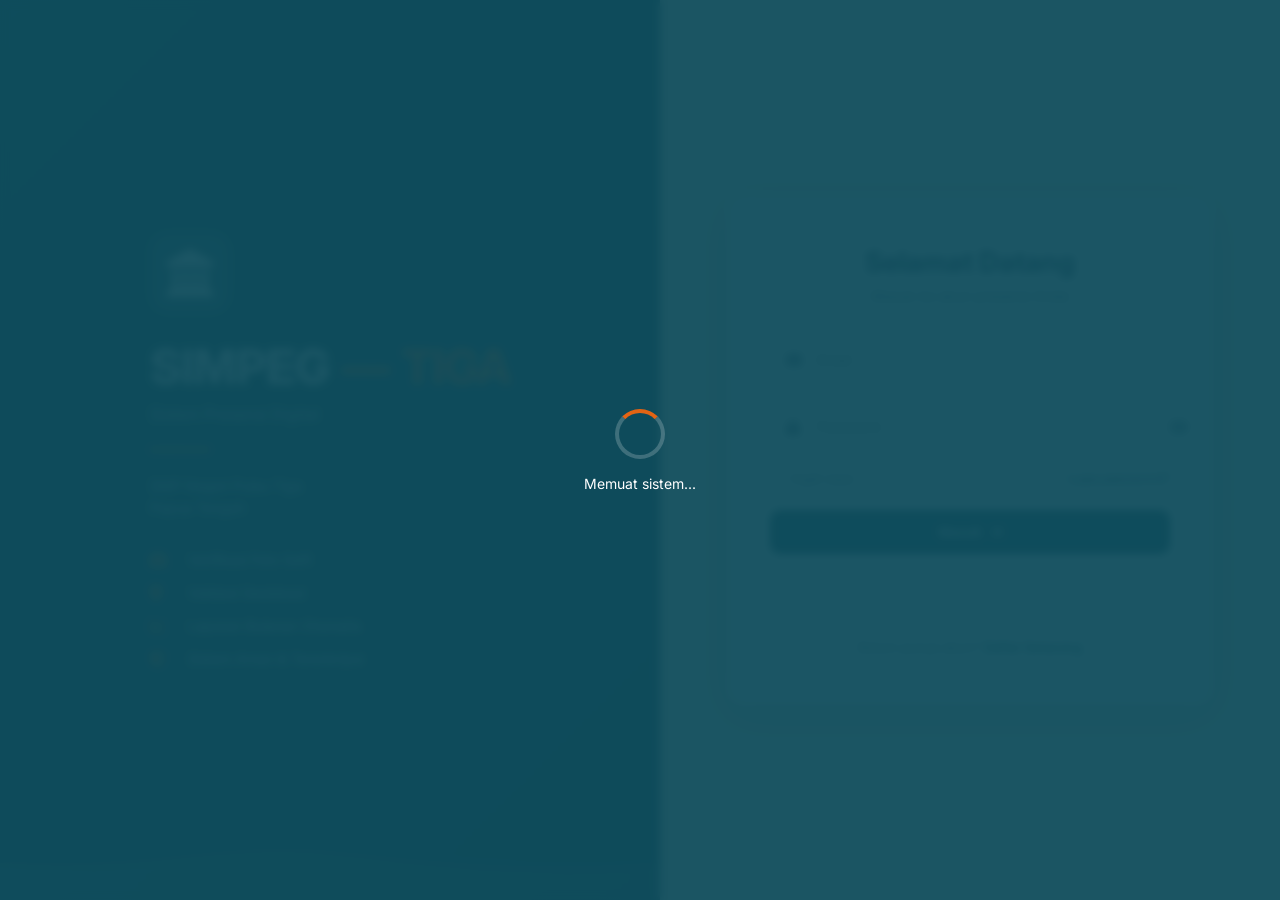
==== index.html @ feb0ece4 "first commit" ====
<!DOCTYPE html>
<html lang="id">

<head>
  <meta charset="UTF-8">
  <meta name="viewport" content="width=device-width, initial-scale=1.0, user-scalable=yes">
  <title>SIMPEG-TIGA | Sistem Presensi Guru Digital</title>
  <link rel="stylesheet" href="style.css">
  <link
    href="https://fonts.googleapis.com/css2?family=Inter:opsz,wght@14..32,300;14..32,400;14..32,500;14..32,600;14..32,700;14..32,800&display=swap"
    rel="stylesheet">
  <link rel="stylesheet" href="https://cdnjs.cloudflare.com/ajax/libs/font-awesome/6.5.0/css/all.min.css">
</head>

<body>

  <!-- ============================================ -->
  <!-- LOADING OVERLAY -->
  <!-- ============================================ -->
  <div id="loadingOverlay" class="loading-overlay">
    <div class="loading-spinner"></div>
    <p>Memuat sistem...</p>
  </div>

  <!-- ============================================ -->
  <!-- TOAST NOTIFICATION -->
  <!-- ============================================ -->
  <div id="toastContainer" class="toast-container"></div>

  <!-- ============================================ -->
  <!-- HALAMAN LOGIN & REGISTER (SPLIT SCREEN) -->
  <!-- ============================================ -->
  <div id="pageAuth" class="auth-page">
    <div class="split-layout">

      <!-- LEFT SIDE - BRANDING -->
      <div class="split-left">
        <div class="brand-content">
          <div class="brand-icon">
            <i class="fas fa-landmark"></i>
          </div>
          <h1 class="brand-title">
            <span class="brand-s">SIMPEG</span>
            <span class="brand-dash">—</span>
            <span class="brand-three">TIGA</span>
          </h1>
          <p class="brand-tagline">Sistem Presensi Digital</p>
          <div class="brand-divider"></div>
          <p class="brand-desc">
            SMP Negeri Pulau Tiga<br>
            Papua Tengah
          </p>
          <div class="feature-list">
            <div class="feature-item">
              <i class="fas fa-camera"></i>
              <span>Verifikasi Foto Selfi</span>
            </div>
            <div class="feature-item">
              <i class="fas fa-map-marker-alt"></i>
              <span>Validasi Geolokasi</span>
            </div>
            <div class="feature-item">
              <i class="fas fa-chart-line"></i>
              <span>Laporan Bulanan Otomatis</span>
            </div>
            <div class="feature-item">
              <i class="fas fa-shield-alt"></i>
              <span>Sistem Aman & Terenkripsi</span>
            </div>
          </div>
        </div>
        <div class="brand-wave">
          <svg viewBox="0 0 1440 120" preserveAspectRatio="none">
            <path d="M0,64 C320,80 480,32 720,48 C960,64 1120,80 1440,64 L1440,120 L0,120 Z"
              fill="rgba(255,255,255,0.08)" />
          </svg>
        </div>
      </div>

      <!-- RIGHT SIDE - FORM LOGIN & REGISTER -->
      <div class="split-right">
        <div class="form-wrapper">

          <!-- FORM LOGIN -->
          <div id="loginFormContainer" class="form-container active">
            <div class="form-header">
              <h2>Selamat Datang</h2>
              <p>Masuk ke akun presensi Anda</p>
            </div>
            <form id="loginForm" onsubmit="return false;">
              <div class="input-group">
                <i class="fas fa-envelope"></i>
                <input type="email" id="loginEmail" placeholder="Email" autocomplete="email">
              </div>
              <div class="input-group">
                <i class="fas fa-lock"></i>
                <input type="password" id="loginPassword" placeholder="Password" autocomplete="current-password">
                <button type="button" class="toggle-password" onclick="togglePassword('loginPassword')">
                  <i class="fas fa-eye"></i>
                </button>
              </div>
              <div class="form-options">
                <label class="checkbox-label">
                  <input type="checkbox" id="rememberMe"> <span>Ingat saya</span>
                </label>
                <a href="#" id="forgotPasswordLink" class="forgot-link">Lupa password?</a>
              </div>
              <button type="submit" class="btn-login" onclick="doLogin()">
                <span>Masuk</span>
                <i class="fas fa-arrow-right"></i>
              </button>
            </form>
            <div id="loginMessage" class="message-container"></div>
            <div class="form-footer">
              <p>Belum punya akun? <a href="#" id="showRegisterBtn">Daftar Sekarang</a></p>
            </div>
          </div>

          <!-- FORM REGISTER -->
          <div id="registerFormContainer" class="form-container">
            <div class="form-header">
              <h2>Buat Akun Baru</h2>
              <p>Isi data diri Anda dengan benar</p>
            </div>
            <form id="registerForm" onsubmit="return false;">
              <div class="input-group">
                <i class="fas fa-user"></i>
                <input type="text" id="regName" placeholder="Nama Lengkap">
              </div>
              <div class="input-group">
                <i class="fas fa-envelope"></i>
                <input type="email" id="regEmail" placeholder="Email">
              </div>
              <div class="input-group">
                <i class="fas fa-lock"></i>
                <input type="password" id="regPassword" placeholder="Password (min 8 karakter)">
                <button type="button" class="toggle-password" onclick="togglePassword('regPassword')">
                  <i class="fas fa-eye"></i>
                </button>
              </div>
              <div class="input-group">
                <i class="fas fa-lock"></i>
                <input type="password" id="regConfirm" placeholder="Konfirmasi Password">
                <button type="button" class="toggle-password" onclick="togglePassword('regConfirm')">
                  <i class="fas fa-eye"></i>
                </button>
              </div>

              <!-- PILIHAN ROLE -->
              <div class="role-selector">
                <label class="role-option">
                  <input type="radio" name="regRole" value="guru" checked>
                  <span class="role-card">
                    <i class="fas fa-chalkboard-user"></i>
                    <strong>Guru</strong>
                    <small>Akses presensi & riwayat</small>
                  </span>
                </label>
                <label class="role-option">
                  <input type="radio" name="regRole" value="kepsek">
                  <span class="role-card">
                    <i class="fas fa-user-tie"></i>
                    <strong>Kepala Sekolah</strong>
                    <small>Akses penuh & laporan</small>
                  </span>
                </label>
              </div>

              <!-- CAPTCHA SEDERHANA -->
              <div class="captcha-container">
                <span class="captcha-question" id="captchaQuestion">5 + 3 = ?</span>
                <input type="number" id="captchaAnswer" placeholder="Jawaban" class="captcha-input">
              </div>

              <button type="submit" class="btn-register" onclick="doRegister()">
                <span>Daftar Sekarang</span>
                <i class="fas fa-user-plus"></i>
              </button>
            </form>
            <div id="registerMessage" class="message-container"></div>
            <div class="form-footer">
              <p>Sudah punya akun? <a href="#" id="showLoginBtn">Masuk</a></p>
            </div>
          </div>

          <!-- VERIFIKASI PAGE (Setelah register sukses) -->
          <div id="verifyContainer" class="form-container" style="display:none;">
            <div class="verify-icon">
              <i class="fas fa-envelope-open-text"></i>
            </div>
            <h3>Cek Email Anda</h3>
            <p id="verifyMessage">Link aktivasi telah dikirim ke email Anda.</p>
            <button class="btn-resend" onclick="resendActivation()">
              <i class="fas fa-redo"></i> Kirim Ulang Email
            </button>
            <button class="btn-back-login" onclick="backToLogin()">
              <i class="fas fa-arrow-left"></i> Kembali ke Login
            </button>
            <div class="manual-activate">
              <p>Punya token aktivasi?</p>
              <div class="input-group-small">
                <input type="text" id="manualToken" placeholder="Tempel token di sini">
                <button onclick="manualActivate()">Aktifkan</button>
              </div>
            </div>
          </div>

          <!-- FORGOT PASSWORD -->
          <div id="forgotContainer" class="form-container" style="display:none;">
            <div class="form-header">
              <h2>Reset Password</h2>
              <p>Kami akan mengirimkan kode OTP ke email Anda</p>
            </div>
            <div id="forgotStep1">
              <div class="input-group">
                <i class="fas fa-envelope"></i>
                <input type="email" id="forgotEmail" placeholder="Email terdaftar">
              </div>
              <button class="btn-primary" onclick="sendOTP()">Kirim OTP</button>
            </div>
            <div id="forgotStep2" style="display:none;">
              <p>Masukkan kode OTP 6 digit</p>
              <div class="otp-inputs">
                <input type="text" maxlength="1" class="otp-digit" data-idx="0">
                <input type="text" maxlength="1" class="otp-digit" data-idx="1">
                <input type="text" maxlength="1" class="otp-digit" data-idx="2">
                <input type="text" maxlength="1" class="otp-digit" data-idx="3">
                <input type="text" maxlength="1" class="otp-digit" data-idx="4">
                <input type="text" maxlength="1" class="otp-digit" data-idx="5">
              </div>
              <p class="otp-timer">Kode berlaku <span id="otpTimer">15:00</span></p>
              <button class="btn-primary" onclick="verifyOTP()">Verifikasi OTP</button>
              <button class="btn-secondary" onclick="resendOTP()">Kirim Ulang</button>
            </div>
            <div id="forgotStep3" style="display:none;">
              <div class="input-group">
                <i class="fas fa-lock"></i>
                <input type="password" id="newPassword" placeholder="Password baru">
              </div>
              <div class="input-group">
                <i class="fas fa-lock"></i>
                <input type="password" id="confirmNewPassword" placeholder="Konfirmasi password baru">
              </div>
              <button class="btn-primary" onclick="resetPassword()">Simpan Password Baru</button>
            </div>
            <div class="form-footer">
              <a href="#" onclick="backToLogin()">← Kembali ke Login</a>
            </div>
            <div id="forgotMessage" class="message-container"></div>
          </div>

        </div>
      </div>
    </div>
  </div>

  <!-- ============================================ -->
  <!-- HALAMAN DASHBOARD GURU -->
  <!-- ============================================ -->
  <div id="pageGuru" class="dashboard-page" style="display:none;">
    <!-- NAVBAR -->
    <nav class="dashboard-nav">
      <div class="nav-brand">
        <i class="fas fa-landmark"></i>
        <span>SIMPEG<span>-TIGA</span></span>
      </div>
      <div class="nav-user">
        <div class="user-info">
          <span class="user-name" id="guruName">—</span>
          <span class="user-role">Guru</span>
        </div>
        <div class="user-avatar" id="guruAvatar">G</div>
        <button class="nav-logout" onclick="logout()">
          <i class="fas fa-sign-out-alt"></i>
        </button>
      </div>
    </nav>

    <div class="dashboard-content">
      <!-- WELCOME BANNER -->
      <div class="welcome-banner">
        <div class="welcome-text">
          <h2 id="guruGreeting">Selamat Pagi!</h2>
          <p id="guruDate">—</p>
        </div>
        <div class="time-badge">
          <i class="fas fa-clock"></i>
          <span id="guruTime">—</span>
          <span class="timezone">WIT</span>
        </div>
      </div>

      <!-- STATS CARDS -->
      <div class="stats-grid">
        <div class="stat-card stat-hadir">
          <div class="stat-icon"><i class="fas fa-check-circle"></i></div>
          <div class="stat-info">
            <span class="stat-value" id="statHadir">0</span>
            <span class="stat-label">Hadir</span>
          </div>
        </div>
        <div class="stat-card stat-terlambat">
          <div class="stat-icon"><i class="fas fa-clock"></i></div>
          <div class="stat-info">
            <span class="stat-value" id="statTerlambat">0</span>
            <span class="stat-label">Terlambat</span>
          </div>
        </div>
        <div class="stat-card stat-sakit">
          <div class="stat-icon"><i class="fas fa-notes-medical"></i></div>
          <div class="stat-info">
            <span class="stat-value" id="statSakit">0</span>
            <span class="stat-label">Sakit/Izin</span>
          </div>
        </div>
        <div class="stat-card stat-alfa">
          <div class="stat-icon"><i class="fas fa-times-circle"></i></div>
          <div class="stat-info">
            <span class="stat-value" id="statAlfa">0</span>
            <span class="stat-label">Alfa</span>
          </div>
        </div>
      </div>

      <!-- TABS -->
      <div class="dashboard-tabs">
        <button class="tab-btn active" data-tab="presensi" onclick="showTab('presensi')">
          <i class="fas fa-fingerprint"></i> Presensi
        </button>
        <button class="tab-btn" data-tab="izin" onclick="showTab('izin')">
          <i class="fas fa-file-medical"></i> Izin Sakit
        </button>
        <button class="tab-btn" data-tab="riwayat" onclick="showTab('riwayat'); loadHistory()">
          <i class="fas fa-history"></i> Riwayat
        </button>
      </div>

      <!-- TAB PRESENSI -->
      <div id="tabPresensi" class="tab-content active">
        <div class="presensi-grid">
          <!-- ABSEN MASUK CARD -->
          <div class="presensi-card" id="cardMasuk">
            <div class="card-header">
              <div class="card-icon masuk"><i class="fas fa-sign-in-alt"></i></div>
              <div>
                <h3>Absen Masuk</h3>
                <p class="time-window" id="windowMasuk">07:30 – 08:00 WIT</p>
              </div>
            </div>
            <div class="presensi-status" id="statusMasuk">
              <span class="badge pending">Belum Absen</span>
            </div>
            <div class="camera-section" id="cameraSectionMasuk">
              <div class="video-container">
                <video id="videoMasuk" autoplay playsinline muted></video>
                <canvas id="canvasMasuk" style="display:none;"></canvas>
                <div class="camera-overlay" id="cameraOverlayMasuk">
                  <div class="face-guide"></div>
                  <div class="countdown" id="countdownMasuk">3</div>
                </div>
              </div>
              <div class="camera-controls">
                <button class="btn-cam" id="btnStartCamMasuk" onclick="startCamera('masuk')">
                  <i class="fas fa-camera"></i> Buka Kamera
                </button>
                <button class="btn-capture" id="btnCaptureMasuk" onclick="startCountdown('masuk')"
                  style="display:none;">
                  <i class="fas fa-circle"></i> Ambil Foto
                </button>
                <button class="btn-stop" id="btnStopMasuk" onclick="stopCamera('masuk')" style="display:none;">
                  <i class="fas fa-times"></i>
                </button>
              </div>
            </div>
            <div class="photo-preview" id="previewMasuk" style="display:none;">
              <img id="previewMasukImg" src="">
              <button class="btn-retake" onclick="retakePhoto('masuk')"><i class="fas fa-redo"></i> Ulangi</button>
            </div>
            <div class="location-status" id="locMasuk">
              <div class="loc-loading"><i class="fas fa-spinner fa-spin"></i> Mendeteksi lokasi...</div>
            </div>
            <button class="btn-absen" id="btnAbsenMasuk" onclick="submitAbsen('masuk')" disabled>
              <i class="fas fa-fingerprint"></i> Absen Masuk
            </button>
          </div>

          <!-- ABSEN PULANG CARD -->
          <div class="presensi-card" id="cardPulang">
            <div class="card-header">
              <div class="card-icon pulang"><i class="fas fa-sign-out-alt"></i></div>
              <div>
                <h3>Absen Pulang</h3>
                <p class="time-window" id="windowPulang">12:15 – 12:30 WIT</p>
              </div>
            </div>
            <div class="presensi-status" id="statusPulang">
              <span class="badge pending">Belum Absen</span>
            </div>
            <div class="camera-section" id="cameraSectionPulang">
              <div class="video-container">
                <video id="videoPulang" autoplay playsinline muted></video>
                <canvas id="canvasPulang" style="display:none;"></canvas>
                <div class="camera-overlay" id="cameraOverlayPulang">
                  <div class="face-guide"></div>
                  <div class="countdown" id="countdownPulang">3</div>
                </div>
              </div>
              <div class="camera-controls">
                <button class="btn-cam" id="btnStartCamPulang" onclick="startCamera('pulang')">
                  <i class="fas fa-camera"></i> Buka Kamera
                </button>
                <button class="btn-capture" id="btnCapturePulang" onclick="startCountdown('pulang')"
                  style="display:none;">
                  <i class="fas fa-circle"></i> Ambil Foto
                </button>
                <button class="btn-stop" id="btnStopPulang" onclick="stopCamera('pulang')" style="display:none;">
                  <i class="fas fa-times"></i>
                </button>
              </div>
            </div>
            <div class="photo-preview" id="previewPulang" style="display:none;">
              <img id="previewPulangImg" src="">
              <button class="btn-retake" onclick="retakePhoto('pulang')"><i class="fas fa-redo"></i> Ulangi</button>
            </div>
            <div class="location-status" id="locPulang">
              <div class="loc-loading"><i class="fas fa-spinner fa-spin"></i> Mendeteksi lokasi...</div>
            </div>
            <button class="btn-absen" id="btnAbsenPulang" onclick="submitAbsen('pulang')" disabled>
              <i class="fas fa-fingerprint"></i> Absen Pulang
            </button>
          </div>
        </div>
      </div>

      <!-- TAB IZIN SAKIT -->
      <div id="tabIzin" class="tab-content">
        <div class="form-card">
          <h3><i class="fas fa-file-medical-alt"></i> Form Izin / Sakit</h3>
          <div class="form-group">
            <label>Tanggal</label>
            <input type="date" id="sickDate">
          </div>
          <div class="form-group">
            <label>Alasan / Keterangan</label>
            <textarea id="sickReason" rows="4" placeholder="Jelaskan kondisi Anda..."></textarea>
          </div>
          <div class="form-group">
            <label>Bukti Pendukung (Opsional)</label>
            <div class="upload-area" onclick="document.getElementById('sickFile').click()">
              <i class="fas fa-cloud-upload-alt"></i>
              <p>Klik untuk upload foto surat dokter</p>
              <span id="sickFileName">Belum ada file</span>
            </div>
            <input type="file" id="sickFile" accept="image/*" style="display:none" onchange="previewSickFile(this)">
          </div>
          <div id="sickPreview" class="sick-preview" style="display:none;">
            <img id="sickPreviewImg" src="">
          </div>
          <button class="btn-submit" onclick="submitSick()">
            <i class="fas fa-paper-plane"></i> Kirim Laporan
          </button>
          <div id="sickMessage" class="message-container"></div>
        </div>

        <div class="form-card">
          <h3><i class="fas fa-list"></i> Riwayat Izin / Sakit</h3>
          <div id="sickList">
            <div class="empty-state"><i class="fas fa-inbox"></i>
              <p>Belum ada laporan</p>
            </div>
          </div>
        </div>
      </div>

      <!-- TAB RIWAYAT -->
      <div id="tabRiwayat" class="tab-content">
        <div class="form-card">
          <div class="filter-bar">
            <select id="historyMonth">
              <option value="01">Januari</option>
              <option value="02">Februari</option>
              <option value="03">Maret</option>
              <option value="04">April</option>
              <option value="05">Mei</option>
              <option value="06">Juni</option>
              <option value="07">Juli</option>
              <option value="08">Agustus</option>
              <option value="09">September</option>
              <option value="10">Oktober</option>
              <option value="11">November</option>
              <option value="12">Desember</option>
            </select>
            <select id="historyYear"></select>
            <button class="btn-filter" onclick="loadHistory()"><i class="fas fa-search"></i> Tampilkan</button>
            <button class="btn-export" onclick="exportPDF()"><i class="fas fa-file-pdf"></i> Export PDF</button>
          </div>
          <div id="historyTable">
            <div class="empty-state"><i class="fas fa-spinner fa-spin"></i>
              <p>Memuat...</p>
            </div>
          </div>
        </div>
      </div>
    </div>
  </div>

  <!-- ============================================ -->
  <!-- HALAMAN DASHBOARD KEPALA SEKOLAH -->
  <!-- ============================================ -->
  <div id="pageKepsek" class="dashboard-page" style="display:none;">
    <nav class="dashboard-nav">
      <div class="nav-brand">
        <i class="fas fa-landmark"></i>
        <span>SIMPEG<span>-TIGA</span></span>
        <span class="admin-badge">Admin</span>
      </div>
      <div class="nav-user">
        <div class="user-info">
          <span class="user-name" id="kepsekName">—</span>
          <span class="user-role">Kepala Sekolah</span>
        </div>
        <div class="user-avatar" id="kepsekAvatar">K</div>
        <button class="nav-logout" onclick="logout()">
          <i class="fas fa-sign-out-alt"></i>
        </button>
      </div>
    </nav>

    <div class="dashboard-content">
      <div class="welcome-banner">
        <div class="welcome-text">
          <h2>Dashboard Kepala Sekolah</h2>
          <p id="adminDate">—</p>
        </div>
        <div class="time-badge">
          <i class="fas fa-clock"></i>
          <span id="adminTime">—</span>
          <span class="timezone">WIT</span>
        </div>
      </div>

      <!-- STATS CARDS -->
      <div class="admin-stats-grid">
        <div class="stat-card-blue">
          <div class="stat-icon"><i class="fas fa-users"></i></div>
          <div class="stat-info">
            <span class="stat-value" id="adminTotalGuru">0</span>
            <span class="stat-label">Total Guru Aktif</span>
          </div>
        </div>
        <div class="stat-card-green">
          <div class="stat-icon"><i class="fas fa-user-check"></i></div>
          <div class="stat-info">
            <span class="stat-value" id="adminHadirHari">0</span>
            <span class="stat-label">Hadir Hari Ini</span>
          </div>
        </div>
        <div class="stat-card-red">
          <div class="stat-icon"><i class="fas fa-user-times"></i></div>
          <div class="stat-info">
            <span class="stat-value" id="adminAlfaBulan">0</span>
            <span class="stat-label">Alfa Bulan Ini</span>
          </div>
        </div>
        <div class="stat-card-orange">
          <div class="stat-icon"><i class="fas fa-file-medical"></i></div>
          <div class="stat-info">
            <span class="stat-value" id="adminPendingSick">0</span>
            <span class="stat-label">Izin Pending</span>
          </div>
        </div>
      </div>

      <!-- TABS ADMIN -->
      <div class="dashboard-tabs">
        <button class="tab-btn active" data-tab="rekap" onclick="showAdminTab('rekap')">
          <i class="fas fa-table"></i> Rekap Kehadiran
        </button>
        <button class="tab-btn" data-tab="izinAdmin" onclick="showAdminTab('izinAdmin'); loadAdminSick()">
          <i class="fas fa-file-medical"></i> Izin Masuk
        </button>
        <button class="tab-btn" data-tab="guru" onclick="showAdminTab('guru'); loadTeachers()">
          <i class="fas fa-users-cog"></i> Kelola Guru
        </button>
        <button class="tab-btn" data-tab="log" onclick="showAdminTab('log'); loadLogs()">
          <i class="fas fa-history"></i> Log Aktivitas
        </button>
      </div>

      <!-- TAB REKAP -->
      <div id="adminTabRekap" class="tab-content active">
        <div class="form-card">
          <div class="filter-bar">
            <select id="adminMonth">
              <option value="01">Januari</option>
              <option value="02">Februari</option>
              <option value="03">Maret</option>
              <option value="04">April</option>
              <option value="05">Mei</option>
              <option value="06">Juni</option>
              <option value="07">Juli</option>
              <option value="08">Agustus</option>
              <option value="09">September</option>
              <option value="10">Oktober</option>
              <option value="11">November</option>
              <option value="12">Desember</option>
            </select>
            <select id="adminYear"></select>
            <button class="btn-filter" onclick="loadAdminRecap()"><i class="fas fa-search"></i> Tampilkan</button>
            <button class="btn-export" onclick="exportAdminPDF()"><i class="fas fa-file-pdf"></i> Export PDF</button>
            <button class="btn-send" onclick="sendMonthlyReport()"><i class="fas fa-paper-plane"></i> Kirim
              Laporan</button>
          </div>
          <div id="adminRecapTable">
            <div class="empty-state"><i class="fas fa-spinner fa-spin"></i>
              <p>Memuat...</p>
            </div>
          </div>
        </div>
      </div>

      <!-- TAB IZIN ADMIN -->
      <div id="adminTabIzin" class="tab-content">
        <div class="form-card">
          <div class="filter-buttons">
            <button class="filter-sick active" onclick="filterSick('pending', this)">Pending</button>
            <button class="filter-sick" onclick="filterSick('approved', this)">Disetujui</button>
            <button class="filter-sick" onclick="filterSick('rejected', this)">Ditolak</button>
            <button class="filter-sick" onclick="filterSick('all', this)">Semua</button>
          </div>
          <div id="adminSickList">
            <div class="empty-state"><i class="fas fa-spinner fa-spin"></i>
              <p>Memuat...</p>
            </div>
          </div>
        </div>
      </div>

      <!-- TAB KELOLA GURU -->
      <div id="adminTabGuru" class="tab-content">
        <div class="form-card">
          <div id="teachersList">
            <div class="empty-state"><i class="fas fa-spinner fa-spin"></i>
              <p>Memuat...</p>
            </div>
          </div>
        </div>
      </div>

      <!-- TAB LOG -->
      <div id="adminTabLog" class="tab-content">
        <div class="form-card">
          <div id="logsList">
            <div class="empty-state"><i class="fas fa-spinner fa-spin"></i>
              <p>Memuat...</p>
            </div>
          </div>
        </div>
      </div>
    </div>
  </div>

  <!-- MODAL FOTO PRESENSI -->
  <div id="photoModal" class="modal" style="display:none;">
    <div class="modal-content modal-photo">
      <span class="modal-close" onclick="closePhotoModal()">&times;</span>
      <img id="modalPhotoImg" src="">
    </div>
  </div>

  <script src="script.js"></script>
</body>

</html>
---- style.css ----
/* ============================================ */
/* SIMPEG-TIGA - STYLE CSS                      */
/* Desain Split Screen Modern & Responsive      */
/* ============================================ */

:root {
    --primary: #0F4C5C;
    --primary-dark: #0a3a46;
    --primary-light: #1a6a7a;
    --secondary: #E36414;
    --secondary-dark: #c45310;
    --success: #2A9D8F;
    --danger: #E76F51;
    --warning: #E9C46A;
    --dark: #1D2D44;
    --gray: #6B7280;
    --light: #F4F1DE;
    --white: #FFFFFF;
    --shadow: 0 10px 40px rgba(0, 0, 0, 0.1);
    --shadow-lg: 0 20px 60px rgba(0, 0, 0, 0.15);
    --radius: 16px;
    --radius-sm: 10px;
}

* {
    margin: 0;
    padding: 0;
    box-sizing: border-box;
}

body {
    font-family: 'Inter', sans-serif;
    background: var(--light);
    min-height: 100vh;
    overflow-x: hidden;
}

/* ============================================ */
/* LOADING OVERLAY                              */
/* ============================================ */
.loading-overlay {
    position: fixed;
    top: 0;
    left: 0;
    width: 100%;
    height: 100%;
    background: rgba(15, 76, 92, 0.95);
    backdrop-filter: blur(4px);
    display: flex;
    flex-direction: column;
    align-items: center;
    justify-content: center;
    z-index: 10000;
    transition: opacity 0.3s ease;
}

.loading-overlay.hidden {
    display: none;
}

.loading-spinner {
    width: 50px;
    height: 50px;
    border: 4px solid rgba(255, 255, 255, 0.2);
    border-top-color: var(--secondary);
    border-radius: 50%;
    animation: spin 0.8s linear infinite;
}

@keyframes spin {
    to {
        transform: rotate(360deg);
    }
}

.loading-overlay p {
    color: white;
    margin-top: 16px;
    font-size: 14px;
}

/* ============================================ */
/* TOAST NOTIFICATION                           */
/* ============================================ */
.toast-container {
    position: fixed;
    bottom: 24px;
    left: 50%;
    transform: translateX(-50%);
    z-index: 10001;
    display: flex;
    flex-direction: column;
    gap: 8px;
    align-items: center;
    pointer-events: none;
}

.toast {
    padding: 12px 24px;
    border-radius: 40px;
    font-size: 13px;
    font-weight: 500;
    color: white;
    display: flex;
    align-items: center;
    gap: 10px;
    pointer-events: auto;
    animation: slideUp 0.3s ease;
    box-shadow: var(--shadow);
}

.toast-success {
    background: var(--success);
}

.toast-error {
    background: var(--danger);
}

.toast-warning {
    background: var(--warning);
    color: var(--dark);
}

.toast-info {
    background: var(--primary);
}

@keyframes slideUp {
    from {
        opacity: 0;
        transform: translateY(20px);
    }

    to {
        opacity: 1;
        transform: translateY(0);
    }
}

/* ============================================ */
/* SPLIT SCREEN AUTH PAGE                       */
/* ============================================ */
.auth-page {
    min-height: 100vh;
    background: var(--white);
}

.split-layout {
    display: flex;
    min-height: 100vh;
}

/* LEFT SIDE - BRANDING */
.split-left {
    flex: 1;
    background: linear-gradient(135deg, var(--primary) 0%, var(--primary-dark) 100%);
    color: white;
    position: relative;
    display: flex;
    align-items: center;
    justify-content: center;
    padding: 60px;
    overflow: hidden;
}

.brand-content {
    max-width: 480px;
    z-index: 2;
}

.brand-icon {
    font-size: 48px;
    margin-bottom: 24px;
}

.brand-icon i {
    background: rgba(255, 255, 255, 0.15);
    padding: 16px;
    border-radius: 20px;
}

.brand-title {
    font-size: 48px;
    font-weight: 800;
    letter-spacing: -0.02em;
    margin-bottom: 8px;
}

.brand-s {
    color: var(--white);
}

.brand-dash {
    color: var(--secondary);
    margin: 0 4px;
}

.brand-three {
    color: var(--secondary);
}

.brand-tagline {
    font-size: 16px;
    opacity: 0.8;
    margin-bottom: 24px;
}

.brand-divider {
    width: 60px;
    height: 3px;
    background: var(--secondary);
    margin: 24px 0;
}

.brand-desc {
    font-size: 14px;
    line-height: 1.6;
    opacity: 0.85;
    margin-bottom: 32px;
}

.feature-list {
    display: flex;
    flex-direction: column;
    gap: 16px;
}

.feature-item {
    display: flex;
    align-items: center;
    gap: 14px;
    font-size: 14px;
    opacity: 0.9;
}

.feature-item i {
    width: 24px;
    color: var(--secondary);
    font-size: 16px;
}

.brand-wave {
    position: absolute;
    bottom: 0;
    left: 0;
    width: 100%;
    height: 80px;
}

.brand-wave svg {
    width: 100%;
    height: 100%;
}

/* RIGHT SIDE - FORMS */
.split-right {
    flex: 1;
    display: flex;
    align-items: center;
    justify-content: center;
    background: var(--light);
    padding: 40px;
}

.form-wrapper {
    max-width: 480px;
    width: 100%;
    background: var(--white);
    border-radius: var(--radius);
    padding: 48px 40px;
    box-shadow: var(--shadow);
}

.form-container {
    transition: all 0.3s ease;
}

.form-container.active {
    display: block;
}

.form-header {
    text-align: center;
    margin-bottom: 32px;
}

.form-header h2 {
    font-size: 28px;
    font-weight: 700;
    color: var(--dark);
    margin-bottom: 8px;
}

.form-header p {
    color: var(--gray);
    font-size: 14px;
}

/* INPUT GROUPS */
.input-group {
    position: relative;
    margin-bottom: 20px;
}

.input-group i {
    position: absolute;
    left: 16px;
    top: 50%;
    transform: translateY(-50%);
    color: var(--gray);
    font-size: 16px;
}

.input-group input {
    width: 100%;
    padding: 14px 16px 14px 46px;
    border: 1.5px solid #e0e0e0;
    border-radius: var(--radius-sm);
    font-size: 14px;
    font-family: inherit;
    transition: all 0.2s;
    background: var(--white);
}

.input-group input:focus {
    outline: none;
    border-color: var(--primary);
    box-shadow: 0 0 0 3px rgba(15, 76, 92, 0.1);
}

.toggle-password {
    position: absolute;
    right: 16px;
    top: 50%;
    transform: translateY(-50%);
    background: none;
    border: none;
    cursor: pointer;
    color: var(--gray);
}

/* ROLE SELECTOR */
.role-selector {
    display: flex;
    gap: 16px;
    margin-bottom: 24px;
}

.role-option {
    flex: 1;
    cursor: pointer;
}

.role-option input {
    display: none;
}

.role-card {
    display: flex;
    flex-direction: column;
    align-items: center;
    gap: 8px;
    padding: 16px;
    border: 2px solid #e0e0e0;
    border-radius: var(--radius-sm);
    background: var(--white);
    transition: all 0.2s;
    cursor: pointer;
}

.role-option input:checked+.role-card {
    border-color: var(--primary);
    background: rgba(15, 76, 92, 0.05);
}

.role-card i {
    font-size: 28px;
    color: var(--primary);
}

.role-card strong {
    font-size: 14px;
    color: var(--dark);
}

.role-card small {
    font-size: 11px;
    color: var(--gray);
}

/* CAPTCHA */
.captcha-container {
    display: flex;
    gap: 12px;
    margin-bottom: 24px;
    align-items: center;
}

.captcha-question {
    background: var(--light);
    padding: 12px 16px;
    border-radius: var(--radius-sm);
    font-weight: 600;
    color: var(--dark);
    font-size: 14px;
}

.captcha-input {
    flex: 1;
    padding: 12px 16px;
    border: 1.5px solid #e0e0e0;
    border-radius: var(--radius-sm);
    font-size: 14px;
}

/* BUTTONS */
.btn-login,
.btn-register,
.btn-primary,
.btn-submit {
    width: 100%;
    padding: 14px;
    border: none;
    border-radius: var(--radius-sm);
    font-size: 14px;
    font-weight: 600;
    background: var(--primary);
    color: white;
    cursor: pointer;
    display: flex;
    align-items: center;
    justify-content: center;
    gap: 8px;
    transition: all 0.2s;
}

.btn-login:hover,
.btn-register:hover,
.btn-primary:hover,
.btn-submit:hover {
    background: var(--primary-light);
    transform: translateY(-1px);
}

.btn-secondary {
    width: 100%;
    padding: 12px;
    border: 1.5px solid var(--primary);
    border-radius: var(--radius-sm);
    background: transparent;
    color: var(--primary);
    font-weight: 600;
    cursor: pointer;
    margin-top: 12px;
}

.btn-resend,
.btn-back-login {
    width: 100%;
    padding: 12px;
    border: none;
    border-radius: var(--radius-sm);
    font-size: 13px;
    font-weight: 500;
    cursor: pointer;
    margin-top: 12px;
    background: var(--light);
    color: var(--dark);
}

/* FORM OPTIONS */
.form-options {
    display: flex;
    justify-content: space-between;
    align-items: center;
    margin-bottom: 24px;
}

.checkbox-label {
    display: flex;
    align-items: center;
    gap: 8px;
    font-size: 13px;
    color: var(--gray);
    cursor: pointer;
}

.forgot-link {
    font-size: 13px;
    color: var(--primary);
    text-decoration: none;
}

.forgot-link:hover {
    text-decoration: underline;
}

.form-footer {
    text-align: center;
    margin-top: 24px;
    padding-top: 24px;
    border-top: 1px solid #e0e0e0;
}

.form-footer p {
    font-size: 13px;
    color: var(--gray);
}

.form-footer a {
    color: var(--primary);
    text-decoration: none;
    font-weight: 500;
}

.message-container {
    margin-top: 16px;
    padding: 10px;
    border-radius: var(--radius-sm);
    font-size: 13px;
    text-align: center;
}

.message-container.success {
    background: rgba(42, 157, 143, 0.1);
    color: var(--success);
}

.message-container.error {
    background: rgba(231, 111, 81, 0.1);
    color: var(--danger);
}

/* VERIFY PAGE */
.verify-icon {
    text-align: center;
    font-size: 64px;
    margin-bottom: 24px;
}

.verify-icon i {
    color: var(--success);
}

.manual-activate {
    margin-top: 24px;
    padding-top: 24px;
    border-top: 1px solid #e0e0e0;
    text-align: center;
}

.manual-activate p {
    font-size: 12px;
    color: var(--gray);
    margin-bottom: 12px;
}

.input-group-small {
    display: flex;
    gap: 8px;
}

.input-group-small input {
    flex: 1;
    padding: 10px 12px;
    border: 1.5px solid #e0e0e0;
    border-radius: var(--radius-sm);
    font-size: 12px;
}

.input-group-small button {
    padding: 10px 16px;
    background: var(--secondary);
    border: none;
    border-radius: var(--radius-sm);
    color: white;
    font-weight: 600;
    cursor: pointer;
}

/* OTP INPUTS */
.otp-inputs {
    display: flex;
    gap: 10px;
    justify-content: center;
    margin: 20px 0;
}

.otp-digit {
    width: 50px;
    height: 56px;
    text-align: center;
    font-size: 24px;
    font-weight: 700;
    border: 2px solid #e0e0e0;
    border-radius: 12px;
    background: var(--white);
}

.otp-digit:focus {
    outline: none;
    border-color: var(--primary);
}

.otp-timer {
    text-align: center;
    font-size: 12px;
    color: var(--gray);
    margin-bottom: 20px;
}

/* ============================================ */
/* DASHBOARD STYLES                             */
/* ============================================ */
.dashboard-page {
    min-height: 100vh;
    background: var(--light);
}

.dashboard-nav {
    background: var(--white);
    padding: 16px 32px;
    display: flex;
    justify-content: space-between;
    align-items: center;
    box-shadow: 0 2px 8px rgba(0, 0, 0, 0.05);
    position: sticky;
    top: 0;
    z-index: 100;
}

.nav-brand {
    display: flex;
    align-items: center;
    gap: 12px;
    font-size: 20px;
    font-weight: 700;
    color: var(--primary);
}

.nav-brand i {
    font-size: 24px;
}

.nav-brand span span {
    color: var(--secondary);
}

.admin-badge {
    background: var(--secondary);
    color: white;
    font-size: 11px;
    padding: 2px 8px;
    border-radius: 20px;
    margin-left: 8px;
}

.nav-user {
    display: flex;
    align-items: center;
    gap: 16px;
}

.user-info {
    text-align: right;
}

.user-name {
    font-weight: 600;
    color: var(--dark);
    font-size: 14px;
}

.user-role {
    font-size: 11px;
    color: var(--gray);
}

.user-avatar {
    width: 40px;
    height: 40px;
    background: linear-gradient(135deg, var(--primary), var(--primary-dark));
    border-radius: 50%;
    display: flex;
    align-items: center;
    justify-content: center;
    color: white;
    font-weight: 700;
    font-size: 16px;
}

.nav-logout {
    background: none;
    border: none;
    font-size: 20px;
    color: var(--gray);
    cursor: pointer;
    padding: 8px;
    border-radius: 8px;
    transition: all 0.2s;
}

.nav-logout:hover {
    background: var(--light);
    color: var(--danger);
}

.dashboard-content {
    max-width: 1400px;
    margin: 0 auto;
    padding: 24px 32px;
}

.welcome-banner {
    background: linear-gradient(135deg, var(--primary), var(--primary-dark));
    border-radius: 20px;
    padding: 28px 32px;
    margin-bottom: 32px;
    display: flex;
    justify-content: space-between;
    align-items: center;
    color: white;
}

.welcome-text h2 {
    font-size: 24px;
    margin-bottom: 6px;
}

.welcome-text p {
    font-size: 13px;
    opacity: 0.8;
}

.time-badge {
    background: rgba(255, 255, 255, 0.15);
    padding: 10px 20px;
    border-radius: 40px;
    display: flex;
    align-items: center;
    gap: 8px;
    font-size: 14px;
    font-weight: 500;
}

/* STATS GRIDS */
.stats-grid,
.admin-stats-grid {
    display: grid;
    grid-template-columns: repeat(4, 1fr);
    gap: 20px;
    margin-bottom: 32px;
}

.stat-card,
.stat-card-blue,
.stat-card-green,
.stat-card-red,
.stat-card-orange {
    background: var(--white);
    border-radius: 20px;
    padding: 20px;
    display: flex;
    align-items: center;
    gap: 16px;
    box-shadow: 0 2px 8px rgba(0, 0, 0, 0.05);
}

.stat-icon {
    width: 48px;
    height: 48px;
    border-radius: 16px;
    display: flex;
    align-items: center;
    justify-content: center;
    font-size: 24px;
}

.stat-hadir .stat-icon {
    background: rgba(42, 157, 143, 0.1);
    color: var(--success);
}

.stat-terlambat .stat-icon {
    background: rgba(227, 100, 20, 0.1);
    color: var(--secondary);
}

.stat-sakit .stat-icon {
    background: rgba(233, 196, 106, 0.1);
    color: var(--warning);
}

.stat-alfa .stat-icon {
    background: rgba(231, 111, 81, 0.1);
    color: var(--danger);
}

.stat-card-blue .stat-icon {
    background: rgba(15, 76, 92, 0.1);
    color: var(--primary);
}

.stat-card-green .stat-icon {
    background: rgba(42, 157, 143, 0.1);
    color: var(--success);
}

.stat-card-red .stat-icon {
    background: rgba(231, 111, 81, 0.1);
    color: var(--danger);
}

.stat-card-orange .stat-icon {
    background: rgba(227, 100, 20, 0.1);
    color: var(--secondary);
}

.stat-info {
    flex: 1;
}

.stat-value {
    font-size: 32px;
    font-weight: 800;
    color: var(--dark);
    line-height: 1;
}

.stat-label {
    font-size: 12px;
    color: var(--gray);
    margin-top: 4px;
}

/* TABS */
.dashboard-tabs {
    display: flex;
    gap: 8px;
    background: var(--white);
    padding: 8px;
    border-radius: 16px;
    margin-bottom: 24px;
    box-shadow: 0 2px 8px rgba(0, 0, 0, 0.05);
}

.tab-btn {
    flex: 1;
    padding: 12px;
    border: none;
    background: transparent;
    border-radius: 12px;
    font-size: 13px;
    font-weight: 600;
    color: var(--gray);
    cursor: pointer;
    transition: all 0.2s;
    display: flex;
    align-items: center;
    justify-content: center;
    gap: 8px;
}

.tab-btn.active {
    background: var(--primary);
    color: white;
}

.tab-content {
    display: none;
}

.tab-content.active {
    display: block;
}

/* PRESENSI CARDS */
.presensi-grid {
    display: grid;
    grid-template-columns: repeat(2, 1fr);
    gap: 24px;
}

.presensi-card {
    background: var(--white);
    border-radius: 20px;
    padding: 24px;
    box-shadow: 0 2px 8px rgba(0, 0, 0, 0.05);
}

.card-header {
    display: flex;
    align-items: center;
    gap: 16px;
    margin-bottom: 20px;
    padding-bottom: 16px;
    border-bottom: 2px solid var(--light);
}

.card-icon {
    width: 48px;
    height: 48px;
    border-radius: 16px;
    display: flex;
    align-items: center;
    justify-content: center;
    font-size: 24px;
}

.card-icon.masuk {
    background: rgba(15, 76, 92, 0.1);
    color: var(--primary);
}

.card-icon.pulang {
    background: rgba(227, 100, 20, 0.1);
    color: var(--secondary);
}

.card-header h3 {
    font-size: 18px;
    color: var(--dark);
}

.time-window {
    font-size: 12px;
    color: var(--gray);
    margin-top: 4px;
}

.presensi-status {
    margin-bottom: 20px;
}

.badge {
    display: inline-block;
    padding: 6px 14px;
    border-radius: 20px;
    font-size: 12px;
    font-weight: 600;
}

.badge.pending {
    background: var(--light);
    color: var(--gray);
}

.badge.success {
    background: rgba(42, 157, 143, 0.1);
    color: var(--success);
}

/* CAMERA SECTION */
.video-container {
    position: relative;
    background: var(--dark);
    border-radius: 16px;
    overflow: hidden;
    aspect-ratio: 4/3;
    margin-bottom: 12px;
}

.video-container video {
    width: 100%;
    height: 100%;
    object-fit: cover;
}

.camera-overlay {
    position: absolute;
    inset: 0;
    display: flex;
    align-items: center;
    justify-content: center;
    background: rgba(0, 0, 0, 0.6);
}

.face-guide {
    width: 140px;
    height: 140px;
    border-radius: 50%;
    border: 2px dashed var(--secondary);
    animation: pulse 1.5s ease infinite;
}

@keyframes pulse {

    0%,
    100% {
        transform: scale(1);
        opacity: 0.8;
    }

    50% {
        transform: scale(1.05);
        opacity: 1;
    }
}

.countdown {
    position: absolute;
    inset: 0;
    display: none;
    align-items: center;
    justify-content: center;
    font-size: 72px;
    font-weight: 800;
    color: white;
    background: rgba(0, 0, 0, 0.5);
}

.camera-controls {
    display: flex;
    gap: 10px;
}

.btn-cam,
.btn-capture,
.btn-stop {
    flex: 1;
    padding: 10px;
    border: none;
    border-radius: 12px;
    font-size: 13px;
    font-weight: 500;
    cursor: pointer;
    display: flex;
    align-items: center;
    justify-content: center;
    gap: 8px;
}

.btn-cam {
    background: var(--light);
    color: var(--dark);
}

.btn-capture {
    background: var(--success);
    color: white;
}

.btn-stop {
    background: var(--danger);
    color: white;
}

.photo-preview {
    margin: 12px 0;
    position: relative;
}

.photo-preview img {
    width: 100%;
    border-radius: 12px;
}

.btn-retake {
    position: absolute;
    bottom: 12px;
    right: 12px;
    background: rgba(0, 0, 0, 0.7);
    border: none;
    padding: 8px 16px;
    border-radius: 20px;
    color: white;
    font-size: 12px;
    cursor: pointer;
}

.location-status {
    margin: 12px 0;
    padding: 10px;
    border-radius: 12px;
    font-size: 12px;
}

.loc-loading {
    background: var(--light);
    color: var(--gray);
}

.loc-ok {
    background: rgba(42, 157, 143, 0.1);
    color: var(--success);
}

.loc-error {
    background: rgba(231, 111, 81, 0.1);
    color: var(--danger);
}

.btn-absen {
    width: 100%;
    padding: 14px;
    border: none;
    border-radius: 12px;
    background: var(--primary);
    color: white;
    font-weight: 600;
    cursor: pointer;
    margin-top: 12px;
}

.btn-absen:disabled {
    opacity: 0.5;
    cursor: not-allowed;
}

/* FORM CARD */
.form-card {
    background: var(--white);
    border-radius: 20px;
    padding: 24px;
    margin-bottom: 24px;
    box-shadow: 0 2px 8px rgba(0, 0, 0, 0.05);
}

.form-card h3 {
    font-size: 18px;
    color: var(--dark);
    margin-bottom: 20px;
    display: flex;
    align-items: center;
    gap: 10px;
}

.form-group {
    margin-bottom: 16px;
}

.form-group label {
    display: block;
    font-size: 13px;
    font-weight: 500;
    color: var(--dark);
    margin-bottom: 6px;
}

.form-group input,
.form-group textarea,
.form-group select {
    width: 100%;
    padding: 12px 16px;
    border: 1.5px solid #e0e0e0;
    border-radius: 12px;
    font-size: 14px;
    font-family: inherit;
}

.upload-area {
    border: 2px dashed var(--primary);
    border-radius: 12px;
    padding: 24px;
    text-align: center;
    cursor: pointer;
    transition: all 0.2s;
}

.upload-area:hover {
    background: rgba(15, 76, 92, 0.05);
}

.upload-area i {
    font-size: 32px;
    color: var(--primary);
    margin-bottom: 8px;
}

.upload-area p {
    font-size: 13px;
    color: var(--gray);
}

.upload-area span {
    font-size: 12px;
    color: var(--success);
    display: block;
    margin-top: 8px;
}

.sick-preview {
    margin-top: 12px;
}

.sick-preview img {
    max-width: 100%;
    border-radius: 12px;
}

.filter-bar {
    display: flex;
    gap: 12px;
    align-items: flex-end;
    margin-bottom: 20px;
    flex-wrap: wrap;
}

.filter-bar select,
.filter-bar .btn-filter,
.filter-bar .btn-export,
.filter-bar .btn-send {
    padding: 10px 16px;
    border-radius: 10px;
    font-size: 13px;
}

.filter-buttons {
    display: flex;
    gap: 8px;
    margin-bottom: 20px;
}

.filter-sick {
    padding: 8px 20px;
    border: none;
    border-radius: 20px;
    background: var(--light);
    color: var(--gray);
    cursor: pointer;
    font-size: 12px;
    font-weight: 500;
}

.filter-sick.active {
    background: var(--primary);
    color: white;
}

/* TABLES */
.table-container {
    overflow-x: auto;
}

table {
    width: 100%;
    border-collapse: collapse;
}

th {
    background: var(--primary);
    color: white;
    padding: 12px;
    font-size: 12px;
    font-weight: 600;
    text-align: left;
}

td {
    padding: 12px;
    border-bottom: 1px solid var(--light);
    font-size: 13px;
}

tr:hover {
    background: rgba(15, 76, 92, 0.05);
}

.status-badge {
    display: inline-block;
    padding: 4px 10px;
    border-radius: 20px;
    font-size: 11px;
    font-weight: 600;
}

.status-hadir {
    background: rgba(42, 157, 143, 0.1);
    color: var(--success);
}

.status-terlambat {
    background: rgba(227, 100, 20, 0.1);
    color: var(--secondary);
}

.status-sakit {
    background: rgba(233, 196, 106, 0.1);
    color: #b8860b;
}

.status-alfa {
    background: rgba(231, 111, 81, 0.1);
    color: var(--danger);
}

.btn-icon {
    background: none;
    border: none;
    font-size: 18px;
    cursor: pointer;
    color: var(--primary);
    padding: 4px;
}

.btn-sm-success,
.btn-sm-danger {
    padding: 6px 12px;
    border: none;
    border-radius: 8px;
    font-size: 11px;
    font-weight: 600;
    cursor: pointer;
    margin: 2px;
}

.btn-sm-success {
    background: var(--success);
    color: white;
}

.btn-sm-danger {
    background: var(--danger);
    color: white;
}

.empty-state {
    text-align: center;
    padding: 48px;
    color: var(--gray);
}

.empty-state i {
    font-size: 48px;
    margin-bottom: 16px;
    opacity: 0.5;
}

/* MODAL */
.modal {
    position: fixed;
    inset: 0;
    background: rgba(0, 0, 0, 0.6);
    display: flex;
    align-items: center;
    justify-content: center;
    z-index: 1000;
}

.modal-content {
    background: var(--white);
    border-radius: 20px;
    max-width: 500px;
    width: 90%;
    position: relative;
}

.modal-photo {
    max-width: 90vw;
    max-height: 90vh;
    overflow: auto;
}

.modal-photo img {
    width: 100%;
    border-radius: 16px;
}

.modal-close {
    position: absolute;
    top: 12px;
    right: 16px;
    font-size: 28px;
    cursor: pointer;
    color: var(--gray);
}

/* LOG ITEMS */
.log-item {
    display: flex;
    gap: 12px;
    padding: 12px;
    border-bottom: 1px solid var(--light);
}

.log-icon {
    width: 32px;
    height: 32px;
    background: var(--light);
    border-radius: 10px;
    display: flex;
    align-items: center;
    justify-content: center;
    color: var(--primary);
}

.log-detail {
    flex: 1;
}

.log-action {
    font-weight: 600;
    font-size: 13px;
    color: var(--dark);
}

.log-msg {
    font-size: 12px;
    color: var(--gray);
    margin-top: 2px;
}

.log-time {
    font-size: 10px;
    color: var(--gray);
    margin-top: 4px;
}

.log-user {
    font-size: 11px;
    color: var(--primary);
    background: var(--light);
    padding: 2px 8px;
    border-radius: 12px;
    height: fit-content;
}

/* SICK ITEMS */
.sick-item {
    padding: 16px;
    border: 1px solid var(--light);
    border-radius: 12px;
    margin-bottom: 12px;
}

.sick-item.pending {
    border-left: 4px solid var(--warning);
}

.sick-item.approved {
    border-left: 4px solid var(--success);
}

.sick-item.rejected {
    border-left: 4px solid var(--danger);
}

.sick-header {
    display: flex;
    justify-content: space-between;
    margin-bottom: 8px;
}

.sick-user,
.sick-date {
    font-size: 12px;
    color: var(--gray);
}

.sick-reason {
    font-size: 13px;
    color: var(--dark);
    margin-bottom: 8px;
}

.sick-actions {
    display: flex;
    gap: 8px;
    margin-top: 12px;
}

/* RESPONSIVE */
@media (max-width: 1024px) {
    .split-layout {
        flex-direction: column;
    }

    .split-left {
        padding: 40px;
        min-height: 400px;
    }

    .split-right {
        padding: 40px 20px;
    }

    .stats-grid,
    .admin-stats-grid {
        grid-template-columns: repeat(2, 1fr);
    }

    .presensi-grid {
        grid-template-columns: 1fr;
    }
}

@media (max-width: 768px) {
    .dashboard-content {
        padding: 16px;
    }

    .welcome-banner {
        flex-direction: column;
        text-align: center;
        gap: 16px;
    }

    .stats-grid,
    .admin-stats-grid {
        grid-template-columns: 1fr;
    }

    .filter-bar {
        flex-direction: column;
    }

    .filter-bar select,
    .filter-bar button {
        width: 100%;
    }

    .role-selector {
        flex-direction: column;
    }

    .card-header h3 {
        font-size: 16px;
    }

    .brand-title {
        font-size: 32px;
    }

    .form-wrapper {
        padding: 32px 24px;
    }
}

@media (max-width: 480px) {
    .form-wrapper {
        padding: 24px 20px;
    }

    .form-header h2 {
        font-size: 24px;
    }

    .otp-digit {
        width: 40px;
        height: 48px;
        font-size: 18px;
    }
}
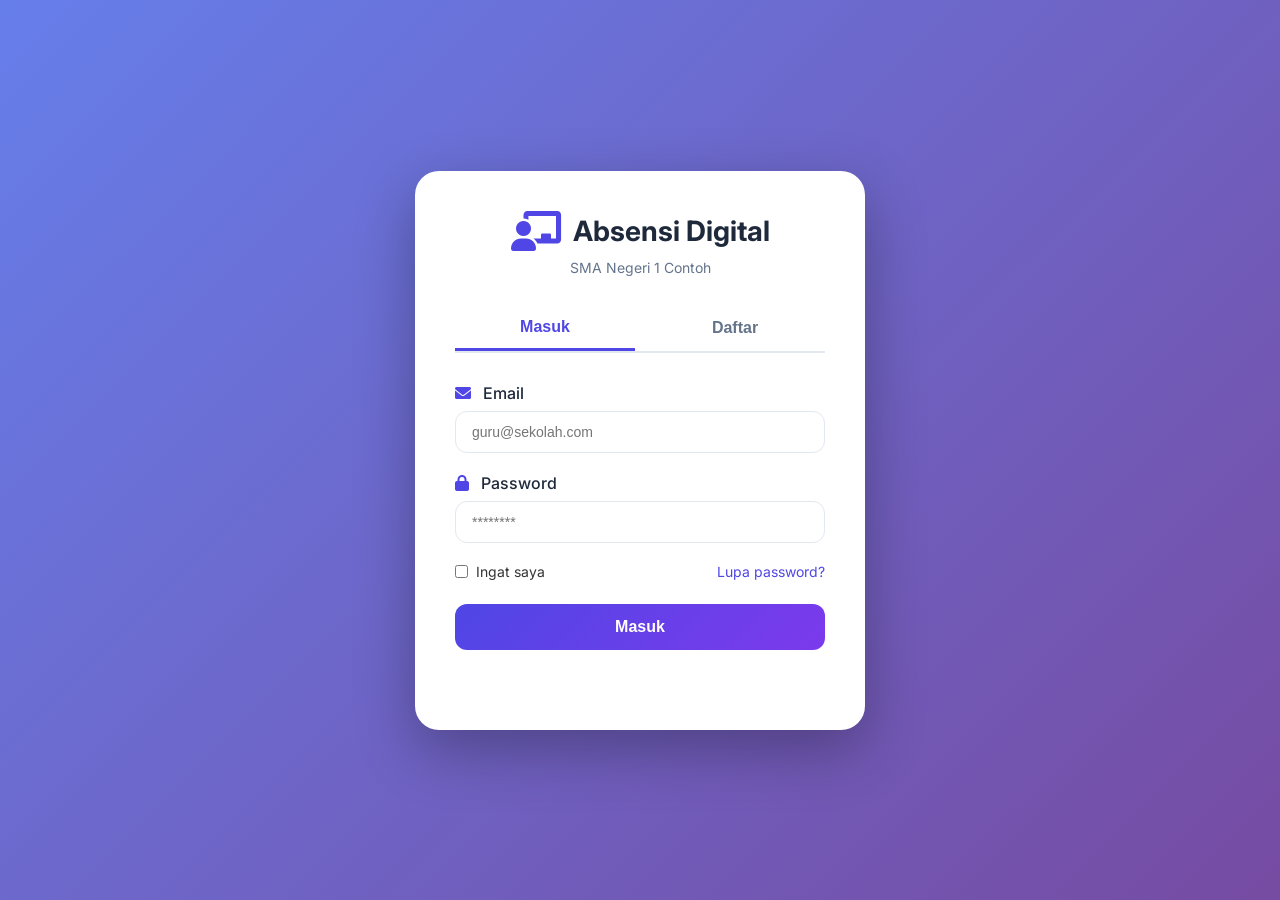
==== commit 403000a7: "komit aja" ====
--- a/index.html
+++ b/index.html
@@ -4,667 +4,104 @@
 <head>
   <meta charset="UTF-8">
   <meta name="viewport" content="width=device-width, initial-scale=1.0, user-scalable=yes">
-  <title>SIMPEG-TIGA | Sistem Presensi Guru Digital</title>
+  <title>Sistem Absensi Digital - Login</title>
   <link rel="stylesheet" href="style.css">
-  <link
-    href="https://fonts.googleapis.com/css2?family=Inter:opsz,wght@14..32,300;14..32,400;14..32,500;14..32,600;14..32,700;14..32,800&display=swap"
-    rel="stylesheet">
-  <link rel="stylesheet" href="https://cdnjs.cloudflare.com/ajax/libs/font-awesome/6.5.0/css/all.min.css">
+  <link href="https://fonts.googleapis.com/css2?family=Inter:wght@400;500;600;700&display=swap" rel="stylesheet">
+  <link rel="stylesheet" href="https://cdnjs.cloudflare.com/ajax/libs/font-awesome/6.0.0-beta3/css/all.min.css">
 </head>
 
 <body>
-
-  <!-- ============================================ -->
-  <!-- LOADING OVERLAY -->
-  <!-- ============================================ -->
-  <div id="loadingOverlay" class="loading-overlay">
-    <div class="loading-spinner"></div>
-    <p>Memuat sistem...</p>
-  </div>
-
-  <!-- ============================================ -->
-  <!-- TOAST NOTIFICATION -->
-  <!-- ============================================ -->
-  <div id="toastContainer" class="toast-container"></div>
-
-  <!-- ============================================ -->
-  <!-- HALAMAN LOGIN & REGISTER (SPLIT SCREEN) -->
-  <!-- ============================================ -->
-  <div id="pageAuth" class="auth-page">
-    <div class="split-layout">
-
-      <!-- LEFT SIDE - BRANDING -->
-      <div class="split-left">
-        <div class="brand-content">
-          <div class="brand-icon">
-            <i class="fas fa-landmark"></i>
-          </div>
-          <h1 class="brand-title">
-            <span class="brand-s">SIMPEG</span>
-            <span class="brand-dash">—</span>
-            <span class="brand-three">TIGA</span>
-          </h1>
-          <p class="brand-tagline">Sistem Presensi Digital</p>
-          <div class="brand-divider"></div>
-          <p class="brand-desc">
-            SMP Negeri Pulau Tiga<br>
-            Papua Tengah
-          </p>
-          <div class="feature-list">
-            <div class="feature-item">
-              <i class="fas fa-camera"></i>
-              <span>Verifikasi Foto Selfi</span>
-            </div>
-            <div class="feature-item">
-              <i class="fas fa-map-marker-alt"></i>
-              <span>Validasi Geolokasi</span>
-            </div>
-            <div class="feature-item">
-              <i class="fas fa-chart-line"></i>
-              <span>Laporan Bulanan Otomatis</span>
-            </div>
-            <div class="feature-item">
-              <i class="fas fa-shield-alt"></i>
-              <span>Sistem Aman & Terenkripsi</span>
-            </div>
-          </div>
+  <div class="auth-container">
+    <div class="auth-card">
+      <div class="auth-header">
+        <div class="logo">
+          <i class="fas fa-chalkboard-user"></i>
+          <h1>Absensi Digital</h1>
         </div>
-        <div class="brand-wave">
-          <svg viewBox="0 0 1440 120" preserveAspectRatio="none">
-            <path d="M0,64 C320,80 480,32 720,48 C960,64 1120,80 1440,64 L1440,120 L0,120 Z"
-              fill="rgba(255,255,255,0.08)" />
-          </svg>
-        </div>
+        <p>SMA Negeri 1 Contoh</p>
       </div>
 
-      <!-- RIGHT SIDE - FORM LOGIN & REGISTER -->
-      <div class="split-right">
-        <div class="form-wrapper">
+      <!-- Tab Login / Register -->
+      <div class="auth-tabs">
+        <button class="tab-btn active" data-tab="login">Masuk</button>
+        <button class="tab-btn" data-tab="register">Daftar</button>
+      </div>
 
-          <!-- FORM LOGIN -->
-          <div id="loginFormContainer" class="form-container active">
-            <div class="form-header">
-              <h2>Selamat Datang</h2>
-              <p>Masuk ke akun presensi Anda</p>
-            </div>
-            <form id="loginForm" onsubmit="return false;">
-              <div class="input-group">
-                <i class="fas fa-envelope"></i>
-                <input type="email" id="loginEmail" placeholder="Email" autocomplete="email">
-              </div>
-              <div class="input-group">
-                <i class="fas fa-lock"></i>
-                <input type="password" id="loginPassword" placeholder="Password" autocomplete="current-password">
-                <button type="button" class="toggle-password" onclick="togglePassword('loginPassword')">
-                  <i class="fas fa-eye"></i>
-                </button>
-              </div>
-              <div class="form-options">
-                <label class="checkbox-label">
-                  <input type="checkbox" id="rememberMe"> <span>Ingat saya</span>
-                </label>
-                <a href="#" id="forgotPasswordLink" class="forgot-link">Lupa password?</a>
-              </div>
-              <button type="submit" class="btn-login" onclick="doLogin()">
-                <span>Masuk</span>
-                <i class="fas fa-arrow-right"></i>
-              </button>
-            </form>
-            <div id="loginMessage" class="message-container"></div>
-            <div class="form-footer">
-              <p>Belum punya akun? <a href="#" id="showRegisterBtn">Daftar Sekarang</a></p>
-            </div>
-          </div>
+      <!-- Form Login -->
+      <form id="loginForm" class="auth-form active">
+        <div class="form-group">
+          <label><i class="fas fa-envelope"></i> Email</label>
+          <input type="email" id="loginEmail" placeholder="guru@sekolah.com" required>
+        </div>
+        <div class="form-group">
+          <label><i class="fas fa-lock"></i> Password</label>
+          <input type="password" id="loginPassword" placeholder="********" required>
+        </div>
+        <div class="form-options">
+          <label class="checkbox">
+            <input type="checkbox" id="rememberMe"> Ingat saya
+          </label>
+          <a href="#" id="forgotPasswordLink" class="forgot-link">Lupa password?</a>
+        </div>
+        <button type="submit" class="btn-primary">Masuk</button>
+        <div id="loginMessage" class="message"></div>
+        <div id="resendVerificationContainer" style="display:none;">
+          <a href="#" id="resendVerificationLink" class="resend-link">Kirim ulang email verifikasi</a>
+        </div>
+      </form>
 
-          <!-- FORM REGISTER -->
-          <div id="registerFormContainer" class="form-container">
-            <div class="form-header">
-              <h2>Buat Akun Baru</h2>
-              <p>Isi data diri Anda dengan benar</p>
-            </div>
-            <form id="registerForm" onsubmit="return false;">
-              <div class="input-group">
-                <i class="fas fa-user"></i>
-                <input type="text" id="regName" placeholder="Nama Lengkap">
-              </div>
-              <div class="input-group">
-                <i class="fas fa-envelope"></i>
-                <input type="email" id="regEmail" placeholder="Email">
-              </div>
-              <div class="input-group">
-                <i class="fas fa-lock"></i>
-                <input type="password" id="regPassword" placeholder="Password (min 8 karakter)">
-                <button type="button" class="toggle-password" onclick="togglePassword('regPassword')">
-                  <i class="fas fa-eye"></i>
-                </button>
-              </div>
-              <div class="input-group">
-                <i class="fas fa-lock"></i>
-                <input type="password" id="regConfirm" placeholder="Konfirmasi Password">
-                <button type="button" class="toggle-password" onclick="togglePassword('regConfirm')">
-                  <i class="fas fa-eye"></i>
-                </button>
-              </div>
-
-              <!-- PILIHAN ROLE -->
-              <div class="role-selector">
-                <label class="role-option">
-                  <input type="radio" name="regRole" value="guru" checked>
-                  <span class="role-card">
-                    <i class="fas fa-chalkboard-user"></i>
-                    <strong>Guru</strong>
-                    <small>Akses presensi & riwayat</small>
-                  </span>
-                </label>
-                <label class="role-option">
-                  <input type="radio" name="regRole" value="kepsek">
-                  <span class="role-card">
-                    <i class="fas fa-user-tie"></i>
-                    <strong>Kepala Sekolah</strong>
-                    <small>Akses penuh & laporan</small>
-                  </span>
-                </label>
-              </div>
-
-              <!-- CAPTCHA SEDERHANA -->
-              <div class="captcha-container">
-                <span class="captcha-question" id="captchaQuestion">5 + 3 = ?</span>
-                <input type="number" id="captchaAnswer" placeholder="Jawaban" class="captcha-input">
-              </div>
-
-              <button type="submit" class="btn-register" onclick="doRegister()">
-                <span>Daftar Sekarang</span>
-                <i class="fas fa-user-plus"></i>
-              </button>
-            </form>
-            <div id="registerMessage" class="message-container"></div>
-            <div class="form-footer">
-              <p>Sudah punya akun? <a href="#" id="showLoginBtn">Masuk</a></p>
-            </div>
-          </div>
-
-          <!-- VERIFIKASI PAGE (Setelah register sukses) -->
-          <div id="verifyContainer" class="form-container" style="display:none;">
-            <div class="verify-icon">
-              <i class="fas fa-envelope-open-text"></i>
-            </div>
-            <h3>Cek Email Anda</h3>
-            <p id="verifyMessage">Link aktivasi telah dikirim ke email Anda.</p>
-            <button class="btn-resend" onclick="resendActivation()">
-              <i class="fas fa-redo"></i> Kirim Ulang Email
-            </button>
-            <button class="btn-back-login" onclick="backToLogin()">
-              <i class="fas fa-arrow-left"></i> Kembali ke Login
-            </button>
-            <div class="manual-activate">
-              <p>Punya token aktivasi?</p>
-              <div class="input-group-small">
-                <input type="text" id="manualToken" placeholder="Tempel token di sini">
-                <button onclick="manualActivate()">Aktifkan</button>
-              </div>
-            </div>
-          </div>
-
-          <!-- FORGOT PASSWORD -->
-          <div id="forgotContainer" class="form-container" style="display:none;">
-            <div class="form-header">
-              <h2>Reset Password</h2>
-              <p>Kami akan mengirimkan kode OTP ke email Anda</p>
-            </div>
-            <div id="forgotStep1">
-              <div class="input-group">
-                <i class="fas fa-envelope"></i>
-                <input type="email" id="forgotEmail" placeholder="Email terdaftar">
-              </div>
-              <button class="btn-primary" onclick="sendOTP()">Kirim OTP</button>
-            </div>
-            <div id="forgotStep2" style="display:none;">
-              <p>Masukkan kode OTP 6 digit</p>
-              <div class="otp-inputs">
-                <input type="text" maxlength="1" class="otp-digit" data-idx="0">
-                <input type="text" maxlength="1" class="otp-digit" data-idx="1">
-                <input type="text" maxlength="1" class="otp-digit" data-idx="2">
-                <input type="text" maxlength="1" class="otp-digit" data-idx="3">
-                <input type="text" maxlength="1" class="otp-digit" data-idx="4">
-                <input type="text" maxlength="1" class="otp-digit" data-idx="5">
-              </div>
-              <p class="otp-timer">Kode berlaku <span id="otpTimer">15:00</span></p>
-              <button class="btn-primary" onclick="verifyOTP()">Verifikasi OTP</button>
-              <button class="btn-secondary" onclick="resendOTP()">Kirim Ulang</button>
-            </div>
-            <div id="forgotStep3" style="display:none;">
-              <div class="input-group">
-                <i class="fas fa-lock"></i>
-                <input type="password" id="newPassword" placeholder="Password baru">
-              </div>
-              <div class="input-group">
-                <i class="fas fa-lock"></i>
-                <input type="password" id="confirmNewPassword" placeholder="Konfirmasi password baru">
-              </div>
-              <button class="btn-primary" onclick="resetPassword()">Simpan Password Baru</button>
-            </div>
-            <div class="form-footer">
-              <a href="#" onclick="backToLogin()">← Kembali ke Login</a>
-            </div>
-            <div id="forgotMessage" class="message-container"></div>
-          </div>
-
+      <!-- Form Register -->
+      <form id="registerForm" class="auth-form">
+        <div class="form-group">
+          <label><i class="fas fa-user"></i> Nama Lengkap</label>
+          <input type="text" id="regNama" placeholder="Nama lengkap" required>
         </div>
-      </div>
+        <div class="form-group">
+          <label><i class="fas fa-envelope"></i> Email</label>
+          <input type="email" id="regEmail" placeholder="email@sekolah.com" required>
+        </div>
+        <div class="form-group">
+          <label><i class="fas fa-lock"></i> Password</label>
+          <input type="password" id="regPassword" placeholder="Minimal 6 karakter" required>
+        </div>
+        <div class="form-group">
+          <label><i class="fas fa-user-tag"></i> Role (Pilih)</label>
+          <select id="regRole">
+            <option value="guru">Guru</option>
+            <option value="kepsek">Kepala Sekolah</option>
+          </select>
+          <small style="color:#666;">*Admin akan diatur oleh operator</small>
+        </div>
+        <button type="submit" class="btn-primary">Daftar</button>
+        <div id="registerMessage" class="message"></div>
+      </form>
     </div>
   </div>
 
-  <!-- ============================================ -->
-  <!-- HALAMAN DASHBOARD GURU -->
-  <!-- ============================================ -->
-  <div id="pageGuru" class="dashboard-page" style="display:none;">
-    <!-- NAVBAR -->
-    <nav class="dashboard-nav">
-      <div class="nav-brand">
-        <i class="fas fa-landmark"></i>
-        <span>SIMPEG<span>-TIGA</span></span>
+  <!-- Modal Lupa Password -->
+  <div id="forgotModal" class="modal">
+    <div class="modal-content">
+      <span class="close-modal">&times;</span>
+      <h3><i class="fas fa-key"></i> Reset Password</h3>
+      <div id="forgotStep1">
+        <p>Masukkan email terdaftar Anda</p>
+        <input type="email" id="forgotEmail" placeholder="Email" required>
+        <button id="sendOtpBtn" class="btn-secondary">Kirim OTP</button>
       </div>
-      <div class="nav-user">
-        <div class="user-info">
-          <span class="user-name" id="guruName">—</span>
-          <span class="user-role">Guru</span>
-        </div>
-        <div class="user-avatar" id="guruAvatar">G</div>
-        <button class="nav-logout" onclick="logout()">
-          <i class="fas fa-sign-out-alt"></i>
-        </button>
+      <div id="forgotStep2" style="display:none;">
+        <p>Masukkan kode OTP yang dikirim ke email Anda</p>
+        <input type="text" id="otpCode" placeholder="6 digit OTP" maxlength="6">
+        <p id="otpTimer" class="timer-text"></p>
+        <button id="verifyOtpBtn" class="btn-secondary">Verifikasi OTP</button>
+        <button id="resendOtpBtn" class="btn-text">Kirim ulang OTP</button>
       </div>
-    </nav>
-
-    <div class="dashboard-content">
-      <!-- WELCOME BANNER -->
-      <div class="welcome-banner">
-        <div class="welcome-text">
-          <h2 id="guruGreeting">Selamat Pagi!</h2>
-          <p id="guruDate">—</p>
-        </div>
-        <div class="time-badge">
-          <i class="fas fa-clock"></i>
-          <span id="guruTime">—</span>
-          <span class="timezone">WIT</span>
-        </div>
+      <div id="forgotStep3" style="display:none;">
+        <p>Buat password baru</p>
+        <input type="password" id="newPassword" placeholder="Password baru" required>
+        <input type="password" id="confirmPassword" placeholder="Konfirmasi password" required>
+        <button id="resetPasswordBtn" class="btn-primary">Reset Password</button>
       </div>
-
-      <!-- STATS CARDS -->
-      <div class="stats-grid">
-        <div class="stat-card stat-hadir">
-          <div class="stat-icon"><i class="fas fa-check-circle"></i></div>
-          <div class="stat-info">
-            <span class="stat-value" id="statHadir">0</span>
-            <span class="stat-label">Hadir</span>
-          </div>
-        </div>
-        <div class="stat-card stat-terlambat">
-          <div class="stat-icon"><i class="fas fa-clock"></i></div>
-          <div class="stat-info">
-            <span class="stat-value" id="statTerlambat">0</span>
-            <span class="stat-label">Terlambat</span>
-          </div>
-        </div>
-        <div class="stat-card stat-sakit">
-          <div class="stat-icon"><i class="fas fa-notes-medical"></i></div>
-          <div class="stat-info">
-            <span class="stat-value" id="statSakit">0</span>
-            <span class="stat-label">Sakit/Izin</span>
-          </div>
-        </div>
-        <div class="stat-card stat-alfa">
-          <div class="stat-icon"><i class="fas fa-times-circle"></i></div>
-          <div class="stat-info">
-            <span class="stat-value" id="statAlfa">0</span>
-            <span class="stat-label">Alfa</span>
-          </div>
-        </div>
-      </div>
-
-      <!-- TABS -->
-      <div class="dashboard-tabs">
-        <button class="tab-btn active" data-tab="presensi" onclick="showTab('presensi')">
-          <i class="fas fa-fingerprint"></i> Presensi
-        </button>
-        <button class="tab-btn" data-tab="izin" onclick="showTab('izin')">
-          <i class="fas fa-file-medical"></i> Izin Sakit
-        </button>
-        <button class="tab-btn" data-tab="riwayat" onclick="showTab('riwayat'); loadHistory()">
-          <i class="fas fa-history"></i> Riwayat
-        </button>
-      </div>
-
-      <!-- TAB PRESENSI -->
-      <div id="tabPresensi" class="tab-content active">
-        <div class="presensi-grid">
-          <!-- ABSEN MASUK CARD -->
-          <div class="presensi-card" id="cardMasuk">
-            <div class="card-header">
-              <div class="card-icon masuk"><i class="fas fa-sign-in-alt"></i></div>
-              <div>
-                <h3>Absen Masuk</h3>
-                <p class="time-window" id="windowMasuk">07:30 – 08:00 WIT</p>
-              </div>
-            </div>
-            <div class="presensi-status" id="statusMasuk">
-              <span class="badge pending">Belum Absen</span>
-            </div>
-            <div class="camera-section" id="cameraSectionMasuk">
-              <div class="video-container">
-                <video id="videoMasuk" autoplay playsinline muted></video>
-                <canvas id="canvasMasuk" style="display:none;"></canvas>
-                <div class="camera-overlay" id="cameraOverlayMasuk">
-                  <div class="face-guide"></div>
-                  <div class="countdown" id="countdownMasuk">3</div>
-                </div>
-              </div>
-              <div class="camera-controls">
-                <button class="btn-cam" id="btnStartCamMasuk" onclick="startCamera('masuk')">
-                  <i class="fas fa-camera"></i> Buka Kamera
-                </button>
-                <button class="btn-capture" id="btnCaptureMasuk" onclick="startCountdown('masuk')"
-                  style="display:none;">
-                  <i class="fas fa-circle"></i> Ambil Foto
-                </button>
-                <button class="btn-stop" id="btnStopMasuk" onclick="stopCamera('masuk')" style="display:none;">
-                  <i class="fas fa-times"></i>
-                </button>
-              </div>
-            </div>
-            <div class="photo-preview" id="previewMasuk" style="display:none;">
-              <img id="previewMasukImg" src="">
-              <button class="btn-retake" onclick="retakePhoto('masuk')"><i class="fas fa-redo"></i> Ulangi</button>
-            </div>
-            <div class="location-status" id="locMasuk">
-              <div class="loc-loading"><i class="fas fa-spinner fa-spin"></i> Mendeteksi lokasi...</div>
-            </div>
-            <button class="btn-absen" id="btnAbsenMasuk" onclick="submitAbsen('masuk')" disabled>
-              <i class="fas fa-fingerprint"></i> Absen Masuk
-            </button>
-          </div>
-
-          <!-- ABSEN PULANG CARD -->
-          <div class="presensi-card" id="cardPulang">
-            <div class="card-header">
-              <div class="card-icon pulang"><i class="fas fa-sign-out-alt"></i></div>
-              <div>
-                <h3>Absen Pulang</h3>
-                <p class="time-window" id="windowPulang">12:15 – 12:30 WIT</p>
-              </div>
-            </div>
-            <div class="presensi-status" id="statusPulang">
-              <span class="badge pending">Belum Absen</span>
-            </div>
-            <div class="camera-section" id="cameraSectionPulang">
-              <div class="video-container">
-                <video id="videoPulang" autoplay playsinline muted></video>
-                <canvas id="canvasPulang" style="display:none;"></canvas>
-                <div class="camera-overlay" id="cameraOverlayPulang">
-                  <div class="face-guide"></div>
-                  <div class="countdown" id="countdownPulang">3</div>
-                </div>
-              </div>
-              <div class="camera-controls">
-                <button class="btn-cam" id="btnStartCamPulang" onclick="startCamera('pulang')">
-                  <i class="fas fa-camera"></i> Buka Kamera
-                </button>
-                <button class="btn-capture" id="btnCapturePulang" onclick="startCountdown('pulang')"
-                  style="display:none;">
-                  <i class="fas fa-circle"></i> Ambil Foto
-                </button>
-                <button class="btn-stop" id="btnStopPulang" onclick="stopCamera('pulang')" style="display:none;">
-                  <i class="fas fa-times"></i>
-                </button>
-              </div>
-            </div>
-            <div class="photo-preview" id="previewPulang" style="display:none;">
-              <img id="previewPulangImg" src="">
-              <button class="btn-retake" onclick="retakePhoto('pulang')"><i class="fas fa-redo"></i> Ulangi</button>
-            </div>
-            <div class="location-status" id="locPulang">
-              <div class="loc-loading"><i class="fas fa-spinner fa-spin"></i> Mendeteksi lokasi...</div>
-            </div>
-            <button class="btn-absen" id="btnAbsenPulang" onclick="submitAbsen('pulang')" disabled>
-              <i class="fas fa-fingerprint"></i> Absen Pulang
-            </button>
-          </div>
-        </div>
-      </div>
-
-      <!-- TAB IZIN SAKIT -->
-      <div id="tabIzin" class="tab-content">
-        <div class="form-card">
-          <h3><i class="fas fa-file-medical-alt"></i> Form Izin / Sakit</h3>
-          <div class="form-group">
-            <label>Tanggal</label>
-            <input type="date" id="sickDate">
-          </div>
-          <div class="form-group">
-            <label>Alasan / Keterangan</label>
-            <textarea id="sickReason" rows="4" placeholder="Jelaskan kondisi Anda..."></textarea>
-          </div>
-          <div class="form-group">
-            <label>Bukti Pendukung (Opsional)</label>
-            <div class="upload-area" onclick="document.getElementById('sickFile').click()">
-              <i class="fas fa-cloud-upload-alt"></i>
-              <p>Klik untuk upload foto surat dokter</p>
-              <span id="sickFileName">Belum ada file</span>
-            </div>
-            <input type="file" id="sickFile" accept="image/*" style="display:none" onchange="previewSickFile(this)">
-          </div>
-          <div id="sickPreview" class="sick-preview" style="display:none;">
-            <img id="sickPreviewImg" src="">
-          </div>
-          <button class="btn-submit" onclick="submitSick()">
-            <i class="fas fa-paper-plane"></i> Kirim Laporan
-          </button>
-          <div id="sickMessage" class="message-container"></div>
-        </div>
-
-        <div class="form-card">
-          <h3><i class="fas fa-list"></i> Riwayat Izin / Sakit</h3>
-          <div id="sickList">
-            <div class="empty-state"><i class="fas fa-inbox"></i>
-              <p>Belum ada laporan</p>
-            </div>
-          </div>
-        </div>
-      </div>
-
-      <!-- TAB RIWAYAT -->
-      <div id="tabRiwayat" class="tab-content">
-        <div class="form-card">
-          <div class="filter-bar">
-            <select id="historyMonth">
-              <option value="01">Januari</option>
-              <option value="02">Februari</option>
-              <option value="03">Maret</option>
-              <option value="04">April</option>
-              <option value="05">Mei</option>
-              <option value="06">Juni</option>
-              <option value="07">Juli</option>
-              <option value="08">Agustus</option>
-              <option value="09">September</option>
-              <option value="10">Oktober</option>
-              <option value="11">November</option>
-              <option value="12">Desember</option>
-            </select>
-            <select id="historyYear"></select>
-            <button class="btn-filter" onclick="loadHistory()"><i class="fas fa-search"></i> Tampilkan</button>
-            <button class="btn-export" onclick="exportPDF()"><i class="fas fa-file-pdf"></i> Export PDF</button>
-          </div>
-          <div id="historyTable">
-            <div class="empty-state"><i class="fas fa-spinner fa-spin"></i>
-              <p>Memuat...</p>
-            </div>
-          </div>
-        </div>
-      </div>
-    </div>
-  </div>
-
-  <!-- ============================================ -->
-  <!-- HALAMAN DASHBOARD KEPALA SEKOLAH -->
-  <!-- ============================================ -->
-  <div id="pageKepsek" class="dashboard-page" style="display:none;">
-    <nav class="dashboard-nav">
-      <div class="nav-brand">
-        <i class="fas fa-landmark"></i>
-        <span>SIMPEG<span>-TIGA</span></span>
-        <span class="admin-badge">Admin</span>
-      </div>
-      <div class="nav-user">
-        <div class="user-info">
-          <span class="user-name" id="kepsekName">—</span>
-          <span class="user-role">Kepala Sekolah</span>
-        </div>
-        <div class="user-avatar" id="kepsekAvatar">K</div>
-        <button class="nav-logout" onclick="logout()">
-          <i class="fas fa-sign-out-alt"></i>
-        </button>
-      </div>
-    </nav>
-
-    <div class="dashboard-content">
-      <div class="welcome-banner">
-        <div class="welcome-text">
-          <h2>Dashboard Kepala Sekolah</h2>
-          <p id="adminDate">—</p>
-        </div>
-        <div class="time-badge">
-          <i class="fas fa-clock"></i>
-          <span id="adminTime">—</span>
-          <span class="timezone">WIT</span>
-        </div>
-      </div>
-
-      <!-- STATS CARDS -->
-      <div class="admin-stats-grid">
-        <div class="stat-card-blue">
-          <div class="stat-icon"><i class="fas fa-users"></i></div>
-          <div class="stat-info">
-            <span class="stat-value" id="adminTotalGuru">0</span>
-            <span class="stat-label">Total Guru Aktif</span>
-          </div>
-        </div>
-        <div class="stat-card-green">
-          <div class="stat-icon"><i class="fas fa-user-check"></i></div>
-          <div class="stat-info">
-            <span class="stat-value" id="adminHadirHari">0</span>
-            <span class="stat-label">Hadir Hari Ini</span>
-          </div>
-        </div>
-        <div class="stat-card-red">
-          <div class="stat-icon"><i class="fas fa-user-times"></i></div>
-          <div class="stat-info">
-            <span class="stat-value" id="adminAlfaBulan">0</span>
-            <span class="stat-label">Alfa Bulan Ini</span>
-          </div>
-        </div>
-        <div class="stat-card-orange">
-          <div class="stat-icon"><i class="fas fa-file-medical"></i></div>
-          <div class="stat-info">
-            <span class="stat-value" id="adminPendingSick">0</span>
-            <span class="stat-label">Izin Pending</span>
-          </div>
-        </div>
-      </div>
-
-      <!-- TABS ADMIN -->
-      <div class="dashboard-tabs">
-        <button class="tab-btn active" data-tab="rekap" onclick="showAdminTab('rekap')">
-          <i class="fas fa-table"></i> Rekap Kehadiran
-        </button>
-        <button class="tab-btn" data-tab="izinAdmin" onclick="showAdminTab('izinAdmin'); loadAdminSick()">
-          <i class="fas fa-file-medical"></i> Izin Masuk
-        </button>
-        <button class="tab-btn" data-tab="guru" onclick="showAdminTab('guru'); loadTeachers()">
-          <i class="fas fa-users-cog"></i> Kelola Guru
-        </button>
-        <button class="tab-btn" data-tab="log" onclick="showAdminTab('log'); loadLogs()">
-          <i class="fas fa-history"></i> Log Aktivitas
-        </button>
-      </div>
-
-      <!-- TAB REKAP -->
-      <div id="adminTabRekap" class="tab-content active">
-        <div class="form-card">
-          <div class="filter-bar">
-            <select id="adminMonth">
-              <option value="01">Januari</option>
-              <option value="02">Februari</option>
-              <option value="03">Maret</option>
-              <option value="04">April</option>
-              <option value="05">Mei</option>
-              <option value="06">Juni</option>
-              <option value="07">Juli</option>
-              <option value="08">Agustus</option>
-              <option value="09">September</option>
-              <option value="10">Oktober</option>
-              <option value="11">November</option>
-              <option value="12">Desember</option>
-            </select>
-            <select id="adminYear"></select>
-            <button class="btn-filter" onclick="loadAdminRecap()"><i class="fas fa-search"></i> Tampilkan</button>
-            <button class="btn-export" onclick="exportAdminPDF()"><i class="fas fa-file-pdf"></i> Export PDF</button>
-            <button class="btn-send" onclick="sendMonthlyReport()"><i class="fas fa-paper-plane"></i> Kirim
-              Laporan</button>
-          </div>
-          <div id="adminRecapTable">
-            <div class="empty-state"><i class="fas fa-spinner fa-spin"></i>
-              <p>Memuat...</p>
-            </div>
-          </div>
-        </div>
-      </div>
-
-      <!-- TAB IZIN ADMIN -->
-      <div id="adminTabIzin" class="tab-content">
-        <div class="form-card">
-          <div class="filter-buttons">
-            <button class="filter-sick active" onclick="filterSick('pending', this)">Pending</button>
-            <button class="filter-sick" onclick="filterSick('approved', this)">Disetujui</button>
-            <button class="filter-sick" onclick="filterSick('rejected', this)">Ditolak</button>
-            <button class="filter-sick" onclick="filterSick('all', this)">Semua</button>
-          </div>
-          <div id="adminSickList">
-            <div class="empty-state"><i class="fas fa-spinner fa-spin"></i>
-              <p>Memuat...</p>
-            </div>
-          </div>
-        </div>
-      </div>
-
-      <!-- TAB KELOLA GURU -->
-      <div id="adminTabGuru" class="tab-content">
-        <div class="form-card">
-          <div id="teachersList">
-            <div class="empty-state"><i class="fas fa-spinner fa-spin"></i>
-              <p>Memuat...</p>
-            </div>
-          </div>
-        </div>
-      </div>
-
-      <!-- TAB LOG -->
-      <div id="adminTabLog" class="tab-content">
-        <div class="form-card">
-          <div id="logsList">
-            <div class="empty-state"><i class="fas fa-spinner fa-spin"></i>
-              <p>Memuat...</p>
-            </div>
-          </div>
-        </div>
-      </div>
-    </div>
-  </div>
-
-  <!-- MODAL FOTO PRESENSI -->
-  <div id="photoModal" class="modal" style="display:none;">
-    <div class="modal-content modal-photo">
-      <span class="modal-close" onclick="closePhotoModal()">&times;</span>
-      <img id="modalPhotoImg" src="">
+      <div id="forgotMessage" class="message"></div>
     </div>
   </div>
 
--- a/style.css
+++ b/style.css
@@ -1,27 +1,3 @@
-/* ============================================ */
-/* SIMPEG-TIGA - STYLE CSS                      */
-/* Desain Split Screen Modern & Responsive      */
-/* ============================================ */
-
-:root {
-    --primary: #0F4C5C;
-    --primary-dark: #0a3a46;
-    --primary-light: #1a6a7a;
-    --secondary: #E36414;
-    --secondary-dark: #c45310;
-    --success: #2A9D8F;
-    --danger: #E76F51;
-    --warning: #E9C46A;
-    --dark: #1D2D44;
-    --gray: #6B7280;
-    --light: #F4F1DE;
-    --white: #FFFFFF;
-    --shadow: 0 10px 40px rgba(0, 0, 0, 0.1);
-    --shadow-lg: 0 20px 60px rgba(0, 0, 0, 0.15);
-    --radius: 16px;
-    --radius-sm: 10px;
-}
-
 * {
     margin: 0;
     padding: 0;
@@ -30,1515 +6,606 @@
 
 body {
     font-family: 'Inter', sans-serif;
-    background: var(--light);
+    background: linear-gradient(135deg, #667eea 0%, #764ba2 100%);
     min-height: 100vh;
-    overflow-x: hidden;
-}
-
-/* ============================================ */
-/* LOADING OVERLAY                              */
-/* ============================================ */
-.loading-overlay {
+    color: #333;
+}
+
+/* ========== AUTH PAGES ========== */
+.auth-container {
+    min-height: 100vh;
+    display: flex;
+    justify-content: center;
+    align-items: center;
+    padding: 20px;
+}
+
+.auth-card {
+    background: white;
+    border-radius: 24px;
+    box-shadow: 0 20px 60px rgba(0,0,0,0.3);
+    width: 100%;
+    max-width: 450px;
+    padding: 40px;
+    animation: fadeInUp 0.5s ease;
+}
+
+@keyframes fadeInUp {
+    from {
+        opacity: 0;
+        transform: translateY(30px);
+    }
+    to {
+        opacity: 1;
+        transform: translateY(0);
+    }
+}
+
+.auth-header {
+    text-align: center;
+    margin-bottom: 30px;
+}
+
+.logo {
+    display: flex;
+    align-items: center;
+    justify-content: center;
+    gap: 12px;
+    margin-bottom: 8px;
+}
+
+.logo i {
+    font-size: 40px;
+    color: #4f46e5;
+}
+
+.logo h1 {
+    font-size: 28px;
+    color: #1e293b;
+}
+
+.auth-header p {
+    color: #64748b;
+    font-size: 14px;
+}
+
+.auth-tabs {
+    display: flex;
+    gap: 10px;
+    margin-bottom: 30px;
+    border-bottom: 2px solid #e2e8f0;
+}
+
+.tab-btn {
+    flex: 1;
+    background: none;
+    border: none;
+    padding: 12px;
+    font-size: 16px;
+    font-weight: 600;
+    color: #64748b;
+    cursor: pointer;
+    transition: all 0.3s;
+}
+
+.tab-btn.active {
+    color: #4f46e5;
+    border-bottom: 3px solid #4f46e5;
+}
+
+.auth-form {
+    display: none;
+}
+
+.auth-form.active {
+    display: block;
+    animation: fadeIn 0.3s ease;
+}
+
+@keyframes fadeIn {
+    from { opacity: 0; }
+    to { opacity: 1; }
+}
+
+.form-group {
+    margin-bottom: 20px;
+}
+
+.form-group label {
+    display: block;
+    margin-bottom: 8px;
+    font-weight: 500;
+    color: #1e293b;
+}
+
+.form-group label i {
+    margin-right: 8px;
+    color: #4f46e5;
+}
+
+.form-group input, .form-group select {
+    width: 100%;
+    padding: 12px 16px;
+    border: 1px solid #e2e8f0;
+    border-radius: 12px;
+    font-size: 14px;
+    transition: all 0.3s;
+}
+
+.form-group input:focus, .form-group select:focus {
+    outline: none;
+    border-color: #4f46e5;
+    box-shadow: 0 0 0 3px rgba(79,70,229,0.1);
+}
+
+.form-options {
+    display: flex;
+    justify-content: space-between;
+    align-items: center;
+    margin-bottom: 24px;
+    font-size: 14px;
+}
+
+.checkbox {
+    display: flex;
+    align-items: center;
+    gap: 8px;
+    cursor: pointer;
+}
+
+.forgot-link {
+    color: #4f46e5;
+    text-decoration: none;
+}
+
+.btn-primary {
+    width: 100%;
+    padding: 14px;
+    background: linear-gradient(135deg, #4f46e5, #7c3aed);
+    color: white;
+    border: none;
+    border-radius: 12px;
+    font-size: 16px;
+    font-weight: 600;
+    cursor: pointer;
+    transition: transform 0.2s, box-shadow 0.2s;
+}
+
+.btn-primary:hover {
+    transform: translateY(-2px);
+    box-shadow: 0 10px 20px rgba(79,70,229,0.3);
+}
+
+.btn-secondary {
+    padding: 10px 20px;
+    background: #f1f5f9;
+    color: #1e293b;
+    border: none;
+    border-radius: 10px;
+    cursor: pointer;
+    font-weight: 500;
+}
+
+.btn-success {
+    background: #10b981;
+    color: white;
+    border: none;
+    padding: 12px 24px;
+    border-radius: 12px;
+    cursor: pointer;
+    font-weight: 600;
+}
+
+.btn-warning {
+    background: #f59e0b;
+    color: white;
+    border: none;
+    padding: 12px 24px;
+    border-radius: 12px;
+    cursor: pointer;
+    font-weight: 600;
+}
+
+.message {
+    margin-top: 16px;
+    padding: 12px;
+    border-radius: 10px;
+    font-size: 14px;
+}
+
+.message.success {
+    background: #d1fae5;
+    color: #065f46;
+}
+
+.message.error {
+    background: #fee2e2;
+    color: #991b1b;
+}
+
+/* ========== DASHBOARD ========== */
+.dashboard-container {
+    display: flex;
+    min-height: 100vh;
+}
+
+.sidebar {
+    width: 280px;
+    background: linear-gradient(180deg, #1e1b4b, #312e81);
+    color: white;
+    display: flex;
+    flex-direction: column;
+    position: fixed;
+    height: 100vh;
+    left: 0;
+    top: 0;
+    transition: transform 0.3s ease;
+    z-index: 100;
+}
+
+.sidebar-header {
+    padding: 24px;
+    border-bottom: 1px solid rgba(255,255,255,0.1);
+}
+
+.logo-small {
+    display: flex;
+    align-items: center;
+    gap: 10px;
+    font-size: 18px;
+    font-weight: 600;
+}
+
+.logo-small i {
+    font-size: 28px;
+}
+
+.sidebar-nav {
+    flex: 1;
+    padding: 20px 0;
+}
+
+.nav-item {
+    display: flex;
+    align-items: center;
+    gap: 12px;
+    padding: 12px 24px;
+    color: rgba(255,255,255,0.7);
+    text-decoration: none;
+    transition: all 0.3s;
+}
+
+.nav-item:hover, .nav-item.active {
+    background: rgba(255,255,255,0.1);
+    color: white;
+    border-left: 3px solid #f59e0b;
+}
+
+.nav-item i {
+    width: 24px;
+}
+
+.sidebar-footer {
+    padding: 20px;
+    border-top: 1px solid rgba(255,255,255,0.1);
+}
+
+.user-info {
+    display: flex;
+    align-items: center;
+    gap: 12px;
+    margin-bottom: 16px;
+    padding: 8px;
+    background: rgba(255,255,255,0.05);
+    border-radius: 12px;
+}
+
+.user-info i {
+    font-size: 32px;
+}
+
+.user-info p {
+    font-weight: 600;
+    font-size: 14px;
+}
+
+.user-info small {
+    font-size: 12px;
+    opacity: 0.7;
+}
+
+.btn-logout {
+    width: 100%;
+    padding: 10px;
+    background: rgba(255,255,255,0.1);
+    color: white;
+    border: none;
+    border-radius: 10px;
+    cursor: pointer;
+    font-size: 14px;
+    transition: all 0.3s;
+}
+
+.btn-logout:hover {
+    background: #ef4444;
+}
+
+.main-content {
+    flex: 1;
+    margin-left: 280px;
+    background: #f8fafc;
+    min-height: 100vh;
+}
+
+.top-bar {
+    background: white;
+    padding: 16px 24px;
+    display: flex;
+    justify-content: space-between;
+    align-items: center;
+    box-shadow: 0 1px 3px rgba(0,0,0,0.1);
+    position: sticky;
+    top: 0;
+    z-index: 99;
+}
+
+.mobile-menu-btn {
+    display: none;
+    background: none;
+    border: none;
+    font-size: 24px;
+    cursor: pointer;
+}
+
+.date-time {
+    display: flex;
+    gap: 16px;
+    color: #64748b;
+    font-size: 14px;
+}
+
+.content-area {
+    padding: 24px;
+}
+
+.page {
+    display: none;
+}
+
+.page.active {
+    display: block;
+    animation: fadeIn 0.3s ease;
+}
+
+/* Stats Grid */
+.stats-grid {
+    display: grid;
+    grid-template-columns: repeat(auto-fit, minmax(200px, 1fr));
+    gap: 20px;
+    margin-bottom: 30px;
+}
+
+.stat-card {
+    background: white;
+    padding: 20px;
+    border-radius: 16px;
+    display: flex;
+    align-items: center;
+    gap: 16px;
+    box-shadow: 0 1px 3px rgba(0,0,0,0.1);
+    transition: transform 0.2s;
+}
+
+.stat-card:hover {
+    transform: translateY(-2px);
+}
+
+.stat-card i {
+    font-size: 40px;
+    color: #4f46e5;
+}
+
+.stat-card h3 {
+    font-size: 28px;
+    font-weight: 700;
+}
+
+.stat-card p {
+    color: #64748b;
+    font-size: 14px;
+}
+
+.info-card, .action-card {
+    background: white;
+    border-radius: 16px;
+    padding: 24px;
+    margin-bottom: 24px;
+    box-shadow: 0 1px 3px rgba(0,0,0,0.1);
+}
+
+.info-card h3, .action-card h3 {
+    margin-bottom: 16px;
+    display: flex;
+    align-items: center;
+    gap: 8px;
+}
+
+.action-buttons {
+    display: flex;
+    gap: 16px;
+    flex-wrap: wrap;
+}
+
+/* Camera Section */
+.camera-section {
+    background: white;
+    border-radius: 16px;
+    padding: 24px;
+    margin-bottom: 20px;
+}
+
+.camera-container {
+    text-align: center;
+    margin: 20px 0;
+}
+
+#video {
+    width: 100%;
+    max-width: 400px;
+    border-radius: 16px;
+    background: #000;
+}
+
+.photo-preview {
+    text-align: center;
+    margin-top: 16px;
+}
+
+.photo-preview img {
+    max-width: 200px;
+    border-radius: 12px;
+}
+
+.location-section {
+    background: white;
+    border-radius: 16px;
+    padding: 24px;
+    margin-bottom: 20px;
+}
+
+.attendance-buttons {
+    display: flex;
+    gap: 16px;
+    flex-wrap: wrap;
+}
+
+/* Table */
+.table-responsive {
+    overflow-x: auto;
+}
+
+.data-table {
+    width: 100%;
+    background: white;
+    border-radius: 16px;
+    border-collapse: collapse;
+    overflow: hidden;
+}
+
+.data-table th, .data-table td {
+    padding: 12px 16px;
+    text-align: left;
+    border-bottom: 1px solid #e2e8f0;
+}
+
+.data-table th {
+    background: #f1f5f9;
+    font-weight: 600;
+}
+
+.data-table tr:hover {
+    background: #f8fafc;
+}
+
+.filter-bar {
+    display: flex;
+    gap: 12px;
+    margin-bottom: 20px;
+    flex-wrap: wrap;
+}
+
+.filter-bar input, .filter-bar select {
+    padding: 10px 16px;
+    border: 1px solid #e2e8f0;
+    border-radius: 10px;
+}
+
+/* Modal */
+.modal {
+    display: none;
     position: fixed;
     top: 0;
     left: 0;
     width: 100%;
     height: 100%;
-    background: rgba(15, 76, 92, 0.95);
-    backdrop-filter: blur(4px);
-    display: flex;
-    flex-direction: column;
-    align-items: center;
+    background: rgba(0,0,0,0.5);
     justify-content: center;
-    z-index: 10000;
-    transition: opacity 0.3s ease;
-}
-
-.loading-overlay.hidden {
-    display: none;
-}
-
-.loading-spinner {
-    width: 50px;
-    height: 50px;
-    border: 4px solid rgba(255, 255, 255, 0.2);
-    border-top-color: var(--secondary);
-    border-radius: 50%;
-    animation: spin 0.8s linear infinite;
-}
-
-@keyframes spin {
-    to {
-        transform: rotate(360deg);
-    }
-}
-
-.loading-overlay p {
-    color: white;
-    margin-top: 16px;
-    font-size: 14px;
-}
-
-/* ============================================ */
-/* TOAST NOTIFICATION                           */
-/* ============================================ */
-.toast-container {
-    position: fixed;
-    bottom: 24px;
-    left: 50%;
-    transform: translateX(-50%);
-    z-index: 10001;
-    display: flex;
-    flex-direction: column;
-    gap: 8px;
-    align-items: center;
-    pointer-events: none;
-}
-
-.toast {
-    padding: 12px 24px;
-    border-radius: 40px;
-    font-size: 13px;
-    font-weight: 500;
-    color: white;
-    display: flex;
-    align-items: center;
-    gap: 10px;
-    pointer-events: auto;
-    animation: slideUp 0.3s ease;
-    box-shadow: var(--shadow);
-}
-
-.toast-success {
-    background: var(--success);
-}
-
-.toast-error {
-    background: var(--danger);
-}
-
-.toast-warning {
-    background: var(--warning);
-    color: var(--dark);
-}
-
-.toast-info {
-    background: var(--primary);
-}
-
-@keyframes slideUp {
-    from {
-        opacity: 0;
-        transform: translateY(20px);
-    }
-
-    to {
-        opacity: 1;
-        transform: translateY(0);
-    }
-}
-
-/* ============================================ */
-/* SPLIT SCREEN AUTH PAGE                       */
-/* ============================================ */
-.auth-page {
-    min-height: 100vh;
-    background: var(--white);
-}
-
-.split-layout {
-    display: flex;
-    min-height: 100vh;
-}
-
-/* LEFT SIDE - BRANDING */
-.split-left {
-    flex: 1;
-    background: linear-gradient(135deg, var(--primary) 0%, var(--primary-dark) 100%);
-    color: white;
+    align-items: center;
+    z-index: 1000;
+}
+
+.modal-content {
+    background: white;
+    padding: 30px;
+    border-radius: 20px;
+    width: 90%;
+    max-width: 400px;
     position: relative;
-    display: flex;
-    align-items: center;
-    justify-content: center;
-    padding: 60px;
-    overflow: hidden;
-}
-
-.brand-content {
-    max-width: 480px;
-    z-index: 2;
-}
-
-.brand-icon {
-    font-size: 48px;
-    margin-bottom: 24px;
-}
-
-.brand-icon i {
-    background: rgba(255, 255, 255, 0.15);
-    padding: 16px;
-    border-radius: 20px;
-}
-
-.brand-title {
-    font-size: 48px;
-    font-weight: 800;
-    letter-spacing: -0.02em;
-    margin-bottom: 8px;
-}
-
-.brand-s {
-    color: var(--white);
-}
-
-.brand-dash {
-    color: var(--secondary);
-    margin: 0 4px;
-}
-
-.brand-three {
-    color: var(--secondary);
-}
-
-.brand-tagline {
-    font-size: 16px;
-    opacity: 0.8;
-    margin-bottom: 24px;
-}
-
-.brand-divider {
-    width: 60px;
-    height: 3px;
-    background: var(--secondary);
-    margin: 24px 0;
-}
-
-.brand-desc {
-    font-size: 14px;
-    line-height: 1.6;
-    opacity: 0.85;
-    margin-bottom: 32px;
-}
-
-.feature-list {
-    display: flex;
-    flex-direction: column;
-    gap: 16px;
-}
-
-.feature-item {
-    display: flex;
-    align-items: center;
-    gap: 14px;
-    font-size: 14px;
-    opacity: 0.9;
-}
-
-.feature-item i {
-    width: 24px;
-    color: var(--secondary);
-    font-size: 16px;
-}
-
-.brand-wave {
+}
+
+.close-modal {
     position: absolute;
-    bottom: 0;
-    left: 0;
-    width: 100%;
-    height: 80px;
-}
-
-.brand-wave svg {
-    width: 100%;
-    height: 100%;
-}
-
-/* RIGHT SIDE - FORMS */
-.split-right {
-    flex: 1;
-    display: flex;
-    align-items: center;
-    justify-content: center;
-    background: var(--light);
-    padding: 40px;
-}
-
-.form-wrapper {
-    max-width: 480px;
-    width: 100%;
-    background: var(--white);
-    border-radius: var(--radius);
-    padding: 48px 40px;
-    box-shadow: var(--shadow);
-}
-
-.form-container {
-    transition: all 0.3s ease;
-}
-
-.form-container.active {
-    display: block;
-}
-
-.form-header {
-    text-align: center;
-    margin-bottom: 32px;
-}
-
-.form-header h2 {
+    top: 15px;
+    right: 20px;
     font-size: 28px;
-    font-weight: 700;
-    color: var(--dark);
-    margin-bottom: 8px;
-}
-
-.form-header p {
-    color: var(--gray);
-    font-size: 14px;
-}
-
-/* INPUT GROUPS */
-.input-group {
-    position: relative;
-    margin-bottom: 20px;
-}
-
-.input-group i {
-    position: absolute;
-    left: 16px;
-    top: 50%;
-    transform: translateY(-50%);
-    color: var(--gray);
-    font-size: 16px;
-}
-
-.input-group input {
-    width: 100%;
-    padding: 14px 16px 14px 46px;
-    border: 1.5px solid #e0e0e0;
-    border-radius: var(--radius-sm);
-    font-size: 14px;
-    font-family: inherit;
-    transition: all 0.2s;
-    background: var(--white);
-}
-
-.input-group input:focus {
-    outline: none;
-    border-color: var(--primary);
-    box-shadow: 0 0 0 3px rgba(15, 76, 92, 0.1);
-}
-
-.toggle-password {
-    position: absolute;
-    right: 16px;
-    top: 50%;
-    transform: translateY(-50%);
-    background: none;
-    border: none;
-    cursor: pointer;
-    color: var(--gray);
-}
-
-/* ROLE SELECTOR */
-.role-selector {
-    display: flex;
-    gap: 16px;
-    margin-bottom: 24px;
-}
-
-.role-option {
-    flex: 1;
-    cursor: pointer;
-}
-
-.role-option input {
-    display: none;
-}
-
-.role-card {
-    display: flex;
-    flex-direction: column;
-    align-items: center;
-    gap: 8px;
-    padding: 16px;
-    border: 2px solid #e0e0e0;
-    border-radius: var(--radius-sm);
-    background: var(--white);
-    transition: all 0.2s;
-    cursor: pointer;
-}
-
-.role-option input:checked+.role-card {
-    border-color: var(--primary);
-    background: rgba(15, 76, 92, 0.05);
-}
-
-.role-card i {
-    font-size: 28px;
-    color: var(--primary);
-}
-
-.role-card strong {
-    font-size: 14px;
-    color: var(--dark);
-}
-
-.role-card small {
-    font-size: 11px;
-    color: var(--gray);
-}
-
-/* CAPTCHA */
-.captcha-container {
-    display: flex;
-    gap: 12px;
-    margin-bottom: 24px;
-    align-items: center;
-}
-
-.captcha-question {
-    background: var(--light);
-    padding: 12px 16px;
-    border-radius: var(--radius-sm);
-    font-weight: 600;
-    color: var(--dark);
-    font-size: 14px;
-}
-
-.captcha-input {
-    flex: 1;
-    padding: 12px 16px;
-    border: 1.5px solid #e0e0e0;
-    border-radius: var(--radius-sm);
-    font-size: 14px;
-}
-
-/* BUTTONS */
-.btn-login,
-.btn-register,
-.btn-primary,
-.btn-submit {
-    width: 100%;
-    padding: 14px;
-    border: none;
-    border-radius: var(--radius-sm);
-    font-size: 14px;
-    font-weight: 600;
-    background: var(--primary);
-    color: white;
-    cursor: pointer;
-    display: flex;
-    align-items: center;
-    justify-content: center;
-    gap: 8px;
-    transition: all 0.2s;
-}
-
-.btn-login:hover,
-.btn-register:hover,
-.btn-primary:hover,
-.btn-submit:hover {
-    background: var(--primary-light);
-    transform: translateY(-1px);
-}
-
-.btn-secondary {
+    cursor: pointer;
+    color: #64748b;
+}
+
+.modal-content input {
     width: 100%;
     padding: 12px;
-    border: 1.5px solid var(--primary);
-    border-radius: var(--radius-sm);
-    background: transparent;
-    color: var(--primary);
-    font-weight: 600;
-    cursor: pointer;
-    margin-top: 12px;
-}
-
-.btn-resend,
-.btn-back-login {
-    width: 100%;
-    padding: 12px;
-    border: none;
-    border-radius: var(--radius-sm);
-    font-size: 13px;
-    font-weight: 500;
-    cursor: pointer;
-    margin-top: 12px;
-    background: var(--light);
-    color: var(--dark);
-}
-
-/* FORM OPTIONS */
-.form-options {
-    display: flex;
-    justify-content: space-between;
-    align-items: center;
-    margin-bottom: 24px;
-}
-
-.checkbox-label {
-    display: flex;
-    align-items: center;
-    gap: 8px;
-    font-size: 13px;
-    color: var(--gray);
-    cursor: pointer;
-}
-
-.forgot-link {
-    font-size: 13px;
-    color: var(--primary);
-    text-decoration: none;
-}
-
-.forgot-link:hover {
-    text-decoration: underline;
-}
-
-.form-footer {
-    text-align: center;
-    margin-top: 24px;
-    padding-top: 24px;
-    border-top: 1px solid #e0e0e0;
-}
-
-.form-footer p {
-    font-size: 13px;
-    color: var(--gray);
-}
-
-.form-footer a {
-    color: var(--primary);
-    text-decoration: none;
-    font-weight: 500;
-}
-
-.message-container {
-    margin-top: 16px;
-    padding: 10px;
-    border-radius: var(--radius-sm);
-    font-size: 13px;
-    text-align: center;
-}
-
-.message-container.success {
-    background: rgba(42, 157, 143, 0.1);
-    color: var(--success);
-}
-
-.message-container.error {
-    background: rgba(231, 111, 81, 0.1);
-    color: var(--danger);
-}
-
-/* VERIFY PAGE */
-.verify-icon {
-    text-align: center;
-    font-size: 64px;
-    margin-bottom: 24px;
-}
-
-.verify-icon i {
-    color: var(--success);
-}
-
-.manual-activate {
-    margin-top: 24px;
-    padding-top: 24px;
-    border-top: 1px solid #e0e0e0;
-    text-align: center;
-}
-
-.manual-activate p {
-    font-size: 12px;
-    color: var(--gray);
-    margin-bottom: 12px;
-}
-
-.input-group-small {
-    display: flex;
-    gap: 8px;
-}
-
-.input-group-small input {
-    flex: 1;
-    padding: 10px 12px;
-    border: 1.5px solid #e0e0e0;
-    border-radius: var(--radius-sm);
-    font-size: 12px;
-}
-
-.input-group-small button {
-    padding: 10px 16px;
-    background: var(--secondary);
-    border: none;
-    border-radius: var(--radius-sm);
-    color: white;
-    font-weight: 600;
-    cursor: pointer;
-}
-
-/* OTP INPUTS */
-.otp-inputs {
-    display: flex;
-    gap: 10px;
-    justify-content: center;
-    margin: 20px 0;
-}
-
-.otp-digit {
-    width: 50px;
-    height: 56px;
-    text-align: center;
-    font-size: 24px;
-    font-weight: 700;
-    border: 2px solid #e0e0e0;
-    border-radius: 12px;
-    background: var(--white);
-}
-
-.otp-digit:focus {
-    outline: none;
-    border-color: var(--primary);
-}
-
-.otp-timer {
-    text-align: center;
-    font-size: 12px;
-    color: var(--gray);
-    margin-bottom: 20px;
-}
-
-/* ============================================ */
-/* DASHBOARD STYLES                             */
-/* ============================================ */
-.dashboard-page {
-    min-height: 100vh;
-    background: var(--light);
-}
-
-.dashboard-nav {
-    background: var(--white);
-    padding: 16px 32px;
-    display: flex;
-    justify-content: space-between;
-    align-items: center;
-    box-shadow: 0 2px 8px rgba(0, 0, 0, 0.05);
-    position: sticky;
-    top: 0;
-    z-index: 100;
-}
-
-.nav-brand {
-    display: flex;
-    align-items: center;
-    gap: 12px;
-    font-size: 20px;
-    font-weight: 700;
-    color: var(--primary);
-}
-
-.nav-brand i {
-    font-size: 24px;
-}
-
-.nav-brand span span {
-    color: var(--secondary);
-}
-
-.admin-badge {
-    background: var(--secondary);
-    color: white;
-    font-size: 11px;
-    padding: 2px 8px;
-    border-radius: 20px;
-    margin-left: 8px;
-}
-
-.nav-user {
-    display: flex;
-    align-items: center;
-    gap: 16px;
-}
-
-.user-info {
-    text-align: right;
-}
-
-.user-name {
-    font-weight: 600;
-    color: var(--dark);
-    font-size: 14px;
-}
-
-.user-role {
-    font-size: 11px;
-    color: var(--gray);
-}
-
-.user-avatar {
-    width: 40px;
-    height: 40px;
-    background: linear-gradient(135deg, var(--primary), var(--primary-dark));
-    border-radius: 50%;
-    display: flex;
-    align-items: center;
-    justify-content: center;
-    color: white;
-    font-weight: 700;
-    font-size: 16px;
-}
-
-.nav-logout {
-    background: none;
-    border: none;
-    font-size: 20px;
-    color: var(--gray);
-    cursor: pointer;
-    padding: 8px;
-    border-radius: 8px;
-    transition: all 0.2s;
-}
-
-.nav-logout:hover {
-    background: var(--light);
-    color: var(--danger);
-}
-
-.dashboard-content {
-    max-width: 1400px;
-    margin: 0 auto;
-    padding: 24px 32px;
-}
-
-.welcome-banner {
-    background: linear-gradient(135deg, var(--primary), var(--primary-dark));
-    border-radius: 20px;
-    padding: 28px 32px;
-    margin-bottom: 32px;
-    display: flex;
-    justify-content: space-between;
-    align-items: center;
-    color: white;
-}
-
-.welcome-text h2 {
-    font-size: 24px;
-    margin-bottom: 6px;
-}
-
-.welcome-text p {
-    font-size: 13px;
-    opacity: 0.8;
-}
-
-.time-badge {
-    background: rgba(255, 255, 255, 0.15);
-    padding: 10px 20px;
-    border-radius: 40px;
-    display: flex;
-    align-items: center;
-    gap: 8px;
-    font-size: 14px;
-    font-weight: 500;
-}
-
-/* STATS GRIDS */
-.stats-grid,
-.admin-stats-grid {
-    display: grid;
-    grid-template-columns: repeat(4, 1fr);
-    gap: 20px;
-    margin-bottom: 32px;
-}
-
-.stat-card,
-.stat-card-blue,
-.stat-card-green,
-.stat-card-red,
-.stat-card-orange {
-    background: var(--white);
-    border-radius: 20px;
-    padding: 20px;
-    display: flex;
-    align-items: center;
-    gap: 16px;
-    box-shadow: 0 2px 8px rgba(0, 0, 0, 0.05);
-}
-
-.stat-icon {
-    width: 48px;
-    height: 48px;
-    border-radius: 16px;
-    display: flex;
-    align-items: center;
-    justify-content: center;
-    font-size: 24px;
-}
-
-.stat-hadir .stat-icon {
-    background: rgba(42, 157, 143, 0.1);
-    color: var(--success);
-}
-
-.stat-terlambat .stat-icon {
-    background: rgba(227, 100, 20, 0.1);
-    color: var(--secondary);
-}
-
-.stat-sakit .stat-icon {
-    background: rgba(233, 196, 106, 0.1);
-    color: var(--warning);
-}
-
-.stat-alfa .stat-icon {
-    background: rgba(231, 111, 81, 0.1);
-    color: var(--danger);
-}
-
-.stat-card-blue .stat-icon {
-    background: rgba(15, 76, 92, 0.1);
-    color: var(--primary);
-}
-
-.stat-card-green .stat-icon {
-    background: rgba(42, 157, 143, 0.1);
-    color: var(--success);
-}
-
-.stat-card-red .stat-icon {
-    background: rgba(231, 111, 81, 0.1);
-    color: var(--danger);
-}
-
-.stat-card-orange .stat-icon {
-    background: rgba(227, 100, 20, 0.1);
-    color: var(--secondary);
-}
-
-.stat-info {
-    flex: 1;
-}
-
-.stat-value {
-    font-size: 32px;
-    font-weight: 800;
-    color: var(--dark);
-    line-height: 1;
-}
-
-.stat-label {
-    font-size: 12px;
-    color: var(--gray);
-    margin-top: 4px;
-}
-
-/* TABS */
-.dashboard-tabs {
-    display: flex;
-    gap: 8px;
-    background: var(--white);
-    padding: 8px;
-    border-radius: 16px;
-    margin-bottom: 24px;
-    box-shadow: 0 2px 8px rgba(0, 0, 0, 0.05);
-}
-
-.tab-btn {
-    flex: 1;
-    padding: 12px;
-    border: none;
-    background: transparent;
-    border-radius: 12px;
-    font-size: 13px;
-    font-weight: 600;
-    color: var(--gray);
-    cursor: pointer;
-    transition: all 0.2s;
-    display: flex;
-    align-items: center;
-    justify-content: center;
-    gap: 8px;
-}
-
-.tab-btn.active {
-    background: var(--primary);
-    color: white;
-}
-
-.tab-content {
-    display: none;
-}
-
-.tab-content.active {
-    display: block;
-}
-
-/* PRESENSI CARDS */
-.presensi-grid {
-    display: grid;
-    grid-template-columns: repeat(2, 1fr);
-    gap: 24px;
-}
-
-.presensi-card {
-    background: var(--white);
-    border-radius: 20px;
-    padding: 24px;
-    box-shadow: 0 2px 8px rgba(0, 0, 0, 0.05);
-}
-
-.card-header {
-    display: flex;
-    align-items: center;
-    gap: 16px;
-    margin-bottom: 20px;
-    padding-bottom: 16px;
-    border-bottom: 2px solid var(--light);
-}
-
-.card-icon {
-    width: 48px;
-    height: 48px;
-    border-radius: 16px;
-    display: flex;
-    align-items: center;
-    justify-content: center;
-    font-size: 24px;
-}
-
-.card-icon.masuk {
-    background: rgba(15, 76, 92, 0.1);
-    color: var(--primary);
-}
-
-.card-icon.pulang {
-    background: rgba(227, 100, 20, 0.1);
-    color: var(--secondary);
-}
-
-.card-header h3 {
-    font-size: 18px;
-    color: var(--dark);
-}
-
-.time-window {
-    font-size: 12px;
-    color: var(--gray);
-    margin-top: 4px;
-}
-
-.presensi-status {
-    margin-bottom: 20px;
-}
-
-.badge {
-    display: inline-block;
-    padding: 6px 14px;
-    border-radius: 20px;
-    font-size: 12px;
-    font-weight: 600;
-}
-
-.badge.pending {
-    background: var(--light);
-    color: var(--gray);
-}
-
-.badge.success {
-    background: rgba(42, 157, 143, 0.1);
-    color: var(--success);
-}
-
-/* CAMERA SECTION */
-.video-container {
-    position: relative;
-    background: var(--dark);
-    border-radius: 16px;
-    overflow: hidden;
-    aspect-ratio: 4/3;
-    margin-bottom: 12px;
-}
-
-.video-container video {
-    width: 100%;
-    height: 100%;
-    object-fit: cover;
-}
-
-.camera-overlay {
-    position: absolute;
-    inset: 0;
-    display: flex;
-    align-items: center;
-    justify-content: center;
-    background: rgba(0, 0, 0, 0.6);
-}
-
-.face-guide {
-    width: 140px;
-    height: 140px;
-    border-radius: 50%;
-    border: 2px dashed var(--secondary);
-    animation: pulse 1.5s ease infinite;
-}
-
-@keyframes pulse {
-
-    0%,
-    100% {
-        transform: scale(1);
-        opacity: 0.8;
-    }
-
-    50% {
-        transform: scale(1.05);
-        opacity: 1;
-    }
-}
-
-.countdown {
-    position: absolute;
-    inset: 0;
-    display: none;
-    align-items: center;
-    justify-content: center;
-    font-size: 72px;
-    font-weight: 800;
-    color: white;
-    background: rgba(0, 0, 0, 0.5);
-}
-
-.camera-controls {
-    display: flex;
-    gap: 10px;
-}
-
-.btn-cam,
-.btn-capture,
-.btn-stop {
-    flex: 1;
-    padding: 10px;
-    border: none;
-    border-radius: 12px;
-    font-size: 13px;
-    font-weight: 500;
-    cursor: pointer;
-    display: flex;
-    align-items: center;
-    justify-content: center;
-    gap: 8px;
-}
-
-.btn-cam {
-    background: var(--light);
-    color: var(--dark);
-}
-
-.btn-capture {
-    background: var(--success);
-    color: white;
-}
-
-.btn-stop {
-    background: var(--danger);
-    color: white;
-}
-
-.photo-preview {
-    margin: 12px 0;
-    position: relative;
-}
-
-.photo-preview img {
-    width: 100%;
-    border-radius: 12px;
-}
-
-.btn-retake {
-    position: absolute;
-    bottom: 12px;
-    right: 12px;
-    background: rgba(0, 0, 0, 0.7);
-    border: none;
-    padding: 8px 16px;
-    border-radius: 20px;
-    color: white;
-    font-size: 12px;
-    cursor: pointer;
-}
-
-.location-status {
-    margin: 12px 0;
-    padding: 10px;
-    border-radius: 12px;
-    font-size: 12px;
-}
-
-.loc-loading {
-    background: var(--light);
-    color: var(--gray);
-}
-
-.loc-ok {
-    background: rgba(42, 157, 143, 0.1);
-    color: var(--success);
-}
-
-.loc-error {
-    background: rgba(231, 111, 81, 0.1);
-    color: var(--danger);
-}
-
-.btn-absen {
-    width: 100%;
-    padding: 14px;
-    border: none;
-    border-radius: 12px;
-    background: var(--primary);
-    color: white;
-    font-weight: 600;
-    cursor: pointer;
-    margin-top: 12px;
-}
-
-.btn-absen:disabled {
-    opacity: 0.5;
-    cursor: not-allowed;
-}
-
-/* FORM CARD */
-.form-card {
-    background: var(--white);
-    border-radius: 20px;
-    padding: 24px;
-    margin-bottom: 24px;
-    box-shadow: 0 2px 8px rgba(0, 0, 0, 0.05);
-}
-
-.form-card h3 {
-    font-size: 18px;
-    color: var(--dark);
-    margin-bottom: 20px;
-    display: flex;
-    align-items: center;
-    gap: 10px;
-}
-
-.form-group {
-    margin-bottom: 16px;
-}
-
-.form-group label {
-    display: block;
-    font-size: 13px;
-    font-weight: 500;
-    color: var(--dark);
-    margin-bottom: 6px;
-}
-
-.form-group input,
-.form-group textarea,
-.form-group select {
-    width: 100%;
-    padding: 12px 16px;
-    border: 1.5px solid #e0e0e0;
-    border-radius: 12px;
-    font-size: 14px;
-    font-family: inherit;
-}
-
-.upload-area {
-    border: 2px dashed var(--primary);
-    border-radius: 12px;
-    padding: 24px;
-    text-align: center;
-    cursor: pointer;
-    transition: all 0.2s;
-}
-
-.upload-area:hover {
-    background: rgba(15, 76, 92, 0.05);
-}
-
-.upload-area i {
-    font-size: 32px;
-    color: var(--primary);
-    margin-bottom: 8px;
-}
-
-.upload-area p {
-    font-size: 13px;
-    color: var(--gray);
-}
-
-.upload-area span {
-    font-size: 12px;
-    color: var(--success);
-    display: block;
-    margin-top: 8px;
-}
-
-.sick-preview {
-    margin-top: 12px;
-}
-
-.sick-preview img {
-    max-width: 100%;
-    border-radius: 12px;
-}
-
-.filter-bar {
-    display: flex;
-    gap: 12px;
-    align-items: flex-end;
-    margin-bottom: 20px;
-    flex-wrap: wrap;
-}
-
-.filter-bar select,
-.filter-bar .btn-filter,
-.filter-bar .btn-export,
-.filter-bar .btn-send {
-    padding: 10px 16px;
+    margin: 10px 0;
+    border: 1px solid #e2e8f0;
     border-radius: 10px;
-    font-size: 13px;
-}
-
-.filter-buttons {
-    display: flex;
-    gap: 8px;
-    margin-bottom: 20px;
-}
-
-.filter-sick {
-    padding: 8px 20px;
-    border: none;
-    border-radius: 20px;
-    background: var(--light);
-    color: var(--gray);
-    cursor: pointer;
-    font-size: 12px;
-    font-weight: 500;
-}
-
-.filter-sick.active {
-    background: var(--primary);
-    color: white;
-}
-
-/* TABLES */
-.table-container {
-    overflow-x: auto;
-}
-
-table {
-    width: 100%;
-    border-collapse: collapse;
-}
-
-th {
-    background: var(--primary);
-    color: white;
-    padding: 12px;
-    font-size: 12px;
-    font-weight: 600;
-    text-align: left;
-}
-
-td {
-    padding: 12px;
-    border-bottom: 1px solid var(--light);
-    font-size: 13px;
-}
-
-tr:hover {
-    background: rgba(15, 76, 92, 0.05);
-}
-
-.status-badge {
-    display: inline-block;
-    padding: 4px 10px;
-    border-radius: 20px;
-    font-size: 11px;
-    font-weight: 600;
-}
-
-.status-hadir {
-    background: rgba(42, 157, 143, 0.1);
-    color: var(--success);
-}
-
-.status-terlambat {
-    background: rgba(227, 100, 20, 0.1);
-    color: var(--secondary);
-}
-
-.status-sakit {
-    background: rgba(233, 196, 106, 0.1);
-    color: #b8860b;
-}
-
-.status-alfa {
-    background: rgba(231, 111, 81, 0.1);
-    color: var(--danger);
-}
-
-.btn-icon {
-    background: none;
-    border: none;
-    font-size: 18px;
-    cursor: pointer;
-    color: var(--primary);
-    padding: 4px;
-}
-
-.btn-sm-success,
-.btn-sm-danger {
-    padding: 6px 12px;
-    border: none;
-    border-radius: 8px;
-    font-size: 11px;
-    font-weight: 600;
-    cursor: pointer;
-    margin: 2px;
-}
-
-.btn-sm-success {
-    background: var(--success);
-    color: white;
-}
-
-.btn-sm-danger {
-    background: var(--danger);
-    color: white;
-}
-
-.empty-state {
-    text-align: center;
-    padding: 48px;
-    color: var(--gray);
-}
-
-.empty-state i {
-    font-size: 48px;
-    margin-bottom: 16px;
-    opacity: 0.5;
-}
-
-/* MODAL */
-.modal {
-    position: fixed;
-    inset: 0;
-    background: rgba(0, 0, 0, 0.6);
-    display: flex;
-    align-items: center;
-    justify-content: center;
-    z-index: 1000;
-}
-
-.modal-content {
-    background: var(--white);
-    border-radius: 20px;
-    max-width: 500px;
-    width: 90%;
-    position: relative;
-}
-
-.modal-photo {
-    max-width: 90vw;
-    max-height: 90vh;
-    overflow: auto;
-}
-
-.modal-photo img {
-    width: 100%;
-    border-radius: 16px;
-}
-
-.modal-close {
-    position: absolute;
-    top: 12px;
-    right: 16px;
-    font-size: 28px;
-    cursor: pointer;
-    color: var(--gray);
-}
-
-/* LOG ITEMS */
-.log-item {
-    display: flex;
-    gap: 12px;
-    padding: 12px;
-    border-bottom: 1px solid var(--light);
-}
-
-.log-icon {
-    width: 32px;
-    height: 32px;
-    background: var(--light);
-    border-radius: 10px;
-    display: flex;
-    align-items: center;
-    justify-content: center;
-    color: var(--primary);
-}
-
-.log-detail {
-    flex: 1;
-}
-
-.log-action {
-    font-weight: 600;
-    font-size: 13px;
-    color: var(--dark);
-}
-
-.log-msg {
-    font-size: 12px;
-    color: var(--gray);
-    margin-top: 2px;
-}
-
-.log-time {
-    font-size: 10px;
-    color: var(--gray);
-    margin-top: 4px;
-}
-
-.log-user {
-    font-size: 11px;
-    color: var(--primary);
-    background: var(--light);
-    padding: 2px 8px;
-    border-radius: 12px;
-    height: fit-content;
-}
-
-/* SICK ITEMS */
-.sick-item {
-    padding: 16px;
-    border: 1px solid var(--light);
-    border-radius: 12px;
-    margin-bottom: 12px;
-}
-
-.sick-item.pending {
-    border-left: 4px solid var(--warning);
-}
-
-.sick-item.approved {
-    border-left: 4px solid var(--success);
-}
-
-.sick-item.rejected {
-    border-left: 4px solid var(--danger);
-}
-
-.sick-header {
-    display: flex;
-    justify-content: space-between;
-    margin-bottom: 8px;
-}
-
-.sick-user,
-.sick-date {
-    font-size: 12px;
-    color: var(--gray);
-}
-
-.sick-reason {
-    font-size: 13px;
-    color: var(--dark);
-    margin-bottom: 8px;
-}
-
-.sick-actions {
-    display: flex;
-    gap: 8px;
-    margin-top: 12px;
-}
-
-/* RESPONSIVE */
-@media (max-width: 1024px) {
-    .split-layout {
+}
+
+/* Responsive */
+@media (max-width: 768px) {
+    .sidebar {
+        transform: translateX(-100%);
+    }
+    
+    .sidebar.mobile-open {
+        transform: translateX(0);
+    }
+    
+    .main-content {
+        margin-left: 0;
+    }
+    
+    .mobile-menu-btn {
+        display: block;
+    }
+    
+    .stats-grid {
+        grid-template-columns: 1fr;
+    }
+    
+    .auth-card {
+        padding: 24px;
+    }
+    
+    .attendance-buttons {
         flex-direction: column;
     }
-
-    .split-left {
-        padding: 40px;
-        min-height: 400px;
-    }
-
-    .split-right {
-        padding: 40px 20px;
-    }
-
-    .stats-grid,
-    .admin-stats-grid {
-        grid-template-columns: repeat(2, 1fr);
-    }
-
-    .presensi-grid {
-        grid-template-columns: 1fr;
-    }
-}
-
-@media (max-width: 768px) {
-    .dashboard-content {
+    
+    .attendance-buttons button {
+        width: 100%;
+    }
+}
+
+@media (max-width: 480px) {
+    .content-area {
         padding: 16px;
     }
-
-    .welcome-banner {
-        flex-direction: column;
-        text-align: center;
-        gap: 16px;
-    }
-
-    .stats-grid,
-    .admin-stats-grid {
-        grid-template-columns: 1fr;
-    }
-
-    .filter-bar {
-        flex-direction: column;
-    }
-
-    .filter-bar select,
-    .filter-bar button {
-        width: 100%;
-    }
-
-    .role-selector {
-        flex-direction: column;
-    }
-
-    .card-header h3 {
-        font-size: 16px;
-    }
-
-    .brand-title {
-        font-size: 32px;
-    }
-
-    .form-wrapper {
-        padding: 32px 24px;
-    }
-}
-
-@media (max-width: 480px) {
-    .form-wrapper {
-        padding: 24px 20px;
-    }
-
-    .form-header h2 {
-        font-size: 24px;
-    }
-
-    .otp-digit {
-        width: 40px;
-        height: 48px;
-        font-size: 18px;
+    
+    .top-bar {
+        padding: 12px 16px;
+    }
+    
+    .date-time {
+        font-size: 10px;
+        gap: 8px;
     }
 }
